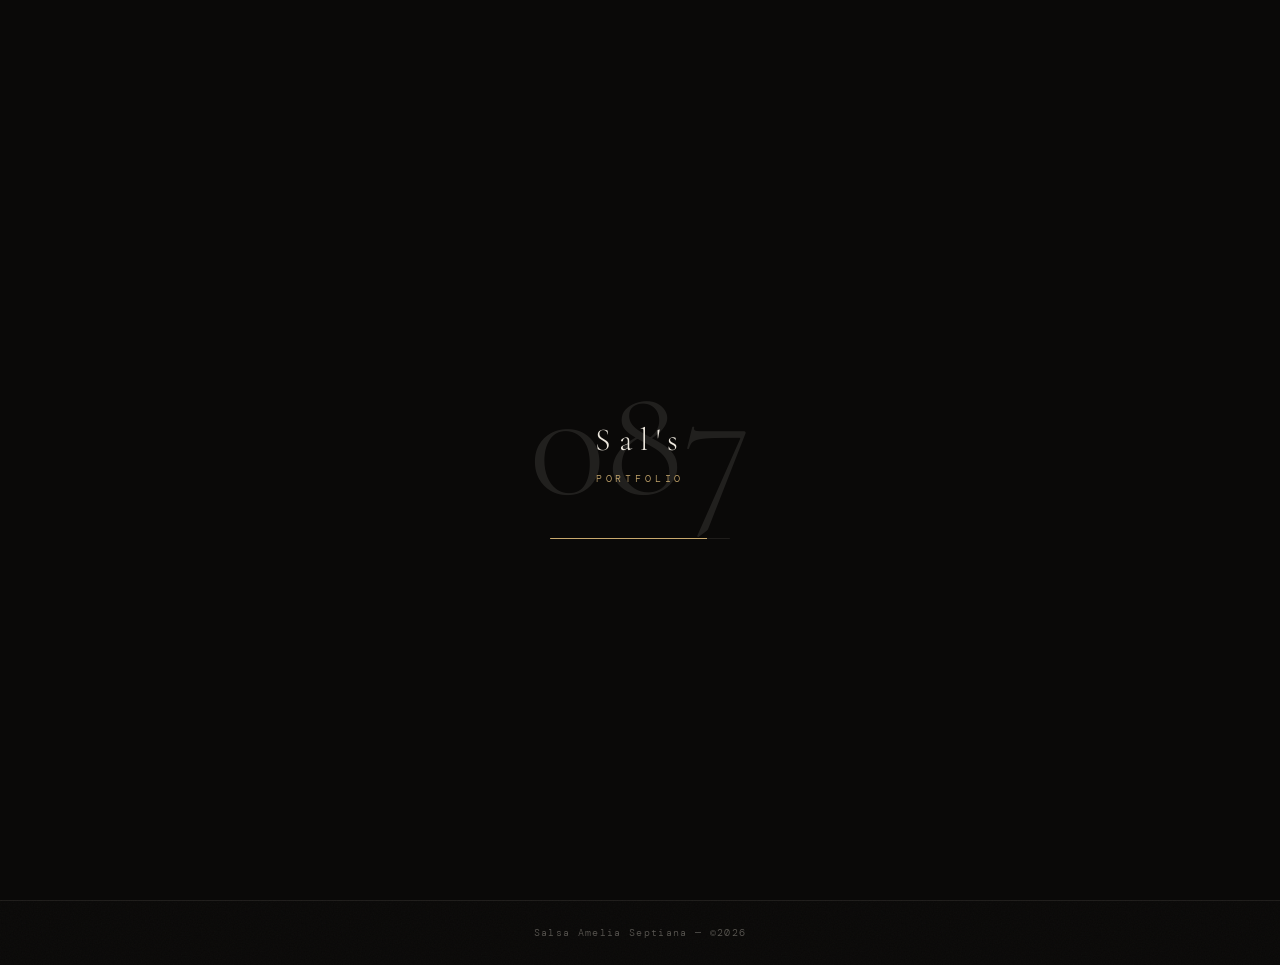
==== index.html @ 02747825 "Add files via upload" ====
<!DOCTYPE html>
<html lang="en" data-theme="dark">
<head>
  <meta charset="UTF-8"/>
  <meta name="viewport" content="width=device-width, initial-scale=1.0"/>

  <!-- SEO UPGRADE -->
  <title>Salsa Amelia Septiana | Telecommunications Engineer & AI Researcher</title>
  <meta name="description" content="Portfolio of Salsa Amelia Septiana — Telecommunications Engineering student at EEPIS, specializing in LTE/5G networks, Edge AI, computer vision, and IoT systems. Currently interning at National Formosa University, Taiwan."/>

  <meta property="og:title" content="Salsa Amelia Septiana | Telecommunications Engineer"/>
  <meta property="og:description" content="Telecommunications Engineering student specializing in LTE/5G, Edge AI with YOLO+DeepSORT, and IoT systems. Research Intern at National Formosa University, Taiwan."/>
  <meta property="og:type" content="website"/>
  <meta property="og:image" content="img/Sals.webp"/>

  <meta name="twitter:card" content="summary_large_image"/>
  <meta name="twitter:title" content="Salsa Amelia Septiana | Telecommunications Engineer"/>
  <meta name="twitter:description" content="Telecommunications Engineering student specializing in LTE/5G, Edge AI, and IoT systems."/>

  <link rel="stylesheet" href="css/style.css"/>

  <!-- Fonts -->
  <link rel="preconnect" href="https://fonts.googleapis.com"/>
  <link rel="preconnect" href="https://fonts.gstatic.com" crossorigin/>
  <link href="https://fonts.googleapis.com/css2?family=Cormorant+Garamond:ital,wght@0,300;0,400;0,600;0,700;1,400;1,600&family=DM+Mono:wght@300;400;500&family=Outfit:wght@200;300;400;500&display=swap" rel="stylesheet"/>
</head>

<body>

  <!-- PRELOADER -->
  <div id="preloader">
    <div class="pl-inner">
      <div class="pl-count" id="pl-count">000</div>
      <div class="pl-name">
        <span class="pl-nm">Sal's</span>
        <span class="pl-sub">PORTFOLIO</span>
      </div>
      <div class="pl-track"><div class="pl-bar" id="pl-bar"></div></div>
    </div>
    <div class="pl-curtain curtain-a" id="curtain-a"></div>
    <div class="pl-curtain curtain-b" id="curtain-b"></div>
  </div>

  <!-- CURSOR -->
  <div id="cur-ring"></div>
  <div id="cur-dot"></div>

  <!-- HEADER -->
  <header class="hdr" id="hdr">
    <div class="hdr-wrap">
      <a href="index.html" class="logo">Sal<span class="logo-em">'s</span> Page</a>

      <nav class="nav-desk">
        <a href="index.html" class="nl active">Home</a>
        <a href="about.html" class="nl">About</a>
        <a href="experiences.html" class="nl">Experiences</a>
        <a href="contact.html" class="nl">Contact</a>
        <button id="th-btn" class="th-btn" aria-label="Toggle theme"><span id="th-ic">☀</span></button>
      </nav>

      <div class="mob-ctrl">
        <button id="th-btn-m" class="th-btn"><span id="th-ic-m">☀</span></button>
        <button id="hbg" class="hbg" aria-label="Menu"><span></span><span></span><span></span></button>
      </div>
    </div>

    <div id="mob-menu" class="mob-menu">
      <a href="index.html" class="mm active">HOME</a>
      <a href="about.html" class="mm">ABOUT</a>
      <a href="experiences.html" class="mm">EXPERIENCES</a>
      <a href="contact.html" class="mm">CONTACT</a>
    </div>
  </header>

  <!-- MAIN -->
  <main class="pg-home">
    <div class="home-glow" aria-hidden="true"></div>

    <div class="hero-grid">

      <!-- LEFT -->
      <div class="hero-text-col">
        <p class="eyebrow fade-up">/ TELECOMMUNICATIONS ENGINEER & AI RESEARCHER</p>

        <div class="hero-name-block">
          <div class="nm-clip"><h1 class="nm fade-up d1">Salsa Amelia</h1></div>
          <div class="nm-clip"><h1 class="nm nm-accent italic fade-up d2">Septiana</h1></div>
        </div>

        <p class="hero-desc fade-up d3">
          Telecommunications Engineering student at EEPIS Surabaya, specializing in
          LTE/5G private networks, Edge AI with YOLO & DeepSORT, and IoT systems.
          Currently a Research Intern at National Formosa University 🇹🇼 — building
          UAV-based traffic monitoring systems on Raspberry Pi 5.
        </p>

        <div class="hero-btns fade-up d4">
          <a href="experiences.html" class="btn-pill">
            <span class="btn-txt">View My Work</span>
            <span class="btn-arr">↗</span>
            <div class="btn-bg"></div>
          </a>

          <a href="contact.html" class="btn-pill">
            <span class="btn-txt">Get In Touch</span>
            <span class="btn-arr">→</span>
            <div class="btn-bg"></div>
          </a>
        </div>

        <div class="status-badge fade-up d5">
          <span class="status-dot"></span>
          <span>Currently in Taiwan 🇹🇼 · Open to opportunities</span>
        </div>
      </div>

      <!-- RIGHT -->
      <div class="hero-photo-col" id="hero-photo">
        <div class="photo-frame">
          <img src="img/Sals.png"
               alt="Salsa Amelia Septiana — Telecommunications Engineering student and AI researcher"
               loading="eager"
               style="width:100%;height:100%;object-fit:cover;">
          <div class="photo-line top-line"></div>
          <div class="photo-line bot-line"></div>
        </div>
        <div class="photo-name-tag">SALSA AMELIA SEPTIANA</div>
      </div>
    </div>

    <!-- TICKER -->
    <div class="ticker-wrap">
      <div class="ticker" id="ticker">
        <span>TELECOMMUNICATIONS ENGINEERING</span><span class="td">◆</span>
        <span>EDGE AI & COMPUTER VISION</span><span class="td">◆</span>
        <span>LTE / 5G PRIVATE NETWORKS</span><span class="td">◆</span>
        <span>IoT & EMBEDDED SYSTEMS</span><span class="td">◆</span>
      </div>
    </div>
  </main>

  <!-- FOOTER -->
  <footer class="ftr">
    <p class="ftr-txt">Salsa Amelia Septiana — ©<span id="yr"></span></p>
  </footer>

  <!-- JS -->
  <script src="js/main.js"></script>

</body>
</html>
---- css/style.css ----
/* ================================================================
   SALSA'S PAGE — Gold Edition (Updated)
   Palette : Near-black + Warm Gold + Ivory
   Fonts   : Cormorant Garamond + DM Mono + Outfit
================================================================ */

/* ── VARIABLES ── */
:root {
  --bg:       #0a0908;
  --bg2:      #111009;
  --fg:       #ede8de;
  --fg2:      #b5b0a5;
  --accent:   #c8a96e;
  --accent-h: #e0c088;
  --muted:    #5a5752;
  --line:     rgba(237,232,222,.09);
  --card:     rgba(237,232,222,.04);
  --card-bd:  rgba(237,232,222,.1);
  --win-bg:   #131210;
  --win-bd:   rgba(200,169,110,.2);
  --dot-r:#ff5f57;--dot-y:#febc2e;--dot-g:#28c840;
  --amber:    #c8a96e;
  --blue:     #7a9ec8;
}
[data-theme="light"] {
  --bg:       #f0ede6;
  --bg2:      #e8e4dc;
  --fg:       #16130e;
  --fg2:      #3a3630;
  --accent:   #b8924a;
  --accent-h: #9a7a3d;
  --muted:    #7a7570;
  --line:     rgba(22,19,14,.1);
  --card:     rgba(22,19,14,.04);
  --card-bd:  rgba(22,19,14,.1);
  --win-bg:   #e8e4dc;
  --win-bd:   rgba(184,146,74,.25);
  --blue:     #4a7aaa;
}

/* ── RESET ── */
*,*::before,*::after{box-sizing:border-box;margin:0;padding:0}
html{scroll-behavior:smooth}
body{
  background:var(--bg);color:var(--fg);
  font-family:'Outfit',sans-serif;font-weight:300;
  line-height:1.7;overflow-x:hidden;cursor:none;
  transition:background .5s,color .3s;
}
@media(pointer:coarse){body{cursor:auto}}
a{text-decoration:none;color:inherit}
ul{list-style:none}
::selection{background:var(--accent);color:var(--bg)}
::-webkit-scrollbar{width:3px}
::-webkit-scrollbar-thumb{background:var(--accent);border-radius:2px}

/* Grain */
body::after{
  content:'';position:fixed;inset:-50%;width:200%;height:200%;
  background-image:url("data:image/svg+xml,%3Csvg xmlns='http://www.w3.org/2000/svg' width='300' height='300'%3E%3Cfilter id='n'%3E%3CfeTurbulence type='fractalNoise' baseFrequency='0.75' numOctaves='4' stitchTiles='stitch'/%3E%3C/filter%3E%3Crect width='300' height='300' filter='url(%23n)' opacity='1'/%3E%3C/svg%3E");
  pointer-events:none;opacity:0.03;z-index:8000;
  animation:grain 8s steps(10) infinite;
}
@keyframes grain{
  0%,100%{transform:translate(0,0)}10%{transform:translate(-4%,-8%)}
  20%{transform:translate(-12%,4%)}30%{transform:translate(6%,-20%)}
  40%{transform:translate(-4%,20%)}50%{transform:translate(-12%,8%)}
  60%{transform:translate(12%,0)}70%{transform:translate(0,12%)}
  80%{transform:translate(2%,28%)}90%{transform:translate(-8%,8%)}
}

/* ================================================================
   PRELOADER
================================================================ */
#preloader{
  position:fixed;inset:0;z-index:99999;
  background:var(--bg);
  display:flex;align-items:center;justify-content:center;
  transition:opacity .4s;
}
#preloader.gone{opacity:0;pointer-events:none}
.pl-inner{position:relative;z-index:1;display:flex;flex-direction:column;align-items:center;gap:16px}
.pl-count{
  font-family:'Cormorant Garamond',serif;
  font-size:clamp(5rem,18vw,10rem);
  font-weight:300;color:var(--fg);opacity:.1;line-height:1;user-select:none;
}
.pl-name{
  position:absolute;inset:0;
  display:flex;flex-direction:column;align-items:center;justify-content:center;
}
.pl-nm{
  font-family:'Cormorant Garamond',serif;
  font-size:2rem;font-weight:300;letter-spacing:.25em;color:var(--fg);
}
.pl-sub{
  font-family:'DM Mono',monospace;
  font-size:.6rem;letter-spacing:.4em;color:var(--accent);margin-top:4px;
}
.pl-track{width:180px;height:1px;background:var(--line);border-radius:1px;overflow:hidden}
.pl-bar{height:100%;background:var(--accent);width:0%;transition:width .05s linear}
.pl-curtain{position:absolute;inset:0;z-index:2;transform:scaleY(0);transform-origin:bottom}
.curtain-a{background:var(--accent)}
.curtain-b{background:var(--bg);z-index:3}
.curtain-a.rise,.curtain-b.rise{animation:curtRise .5s cubic-bezier(.76,0,.24,1) forwards}
.curtain-b.rise{animation-delay:.15s}
@keyframes curtRise{to{transform:scaleY(1)}}

/* ================================================================
   CURSOR
================================================================ */
#cur-ring,#cur-dot{
  position:fixed;top:0;left:0;pointer-events:none;
  border-radius:50%;z-index:99997;
  transform:translate(-50%,-50%);transition:opacity .2s;
}
#cur-ring{
  width:32px;height:32px;
  border:1.5px solid var(--fg);opacity:.3;
  transition:width .2s,height .2s,border-color .2s,opacity .2s;
}
#cur-dot{width:5px;height:5px;background:var(--fg)}
#cur-ring.ptr{width:46px;height:46px;border-color:var(--accent);opacity:.9}
#cur-dot.ptr{opacity:0}
@media(pointer:coarse){#cur-ring,#cur-dot{display:none}}

/* ================================================================
   HEADER
================================================================ */
.hdr{
  position:fixed;top:0;left:0;right:0;z-index:500;
  border-bottom:1px solid transparent;
  transition:background .45s,border-color .4s,backdrop-filter .45s;
}
.hdr.scrolled{
  background:rgba(10,9,8,.9);
  backdrop-filter:blur(20px);-webkit-backdrop-filter:blur(20px);
  border-bottom-color:var(--line);
}
[data-theme="light"] .hdr.scrolled{background:rgba(240,237,230,.9)}
.hdr-wrap{
  max-width:1280px;margin:0 auto;padding:0 48px;
  height:64px;display:flex;align-items:center;justify-content:space-between;
}
@media(max-width:768px){.hdr-wrap{padding:0 20px}}

.logo{
  font-family:'Cormorant Garamond',serif;
  font-size:1.25rem;font-weight:300;letter-spacing:.12em;color:var(--fg);
  transition:color .3s;
}
.logo-em{color:var(--accent)}
.logo:hover{color:var(--accent)}

.nav-desk{display:flex;align-items:center;gap:2px}
@media(max-width:768px){.nav-desk{display:none}}
.nl{
  font-family:'DM Mono',monospace;
  font-size:.6rem;letter-spacing:.1em;text-transform:uppercase;
  color:var(--muted);padding:7px 16px;border-radius:100px;
  border:1px solid transparent;
  transition:color .3s,background .3s,border-color .3s;
}
.nl:hover{color:var(--fg)}
.nl.active{
  color:var(--accent);
  background:rgba(200,169,110,.08);
  border-color:rgba(200,169,110,.2);
}
.th-btn{
  width:34px;height:34px;border-radius:50%;
  background:var(--card);border:1px solid var(--card-bd);
  color:var(--fg);font-size:.8rem;cursor:none;
  display:flex;align-items:center;justify-content:center;
  margin-left:8px;transition:border-color .3s,transform .2s;
}
.th-btn:hover{border-color:var(--accent);transform:scale(1.1)}

.mob-ctrl{display:none;align-items:center;gap:8px}
@media(max-width:768px){.mob-ctrl{display:flex}}
.hbg{
  width:34px;height:34px;border-radius:50%;
  background:var(--card);border:1px solid var(--card-bd);
  cursor:none;display:flex;flex-direction:column;
  align-items:center;justify-content:center;gap:5px;
}
.hbg span{display:block;width:14px;height:1.5px;background:var(--fg);transition:transform .3s,opacity .3s}
.hbg.open span:nth-child(1){transform:translateY(6.5px) rotate(45deg)}
.hbg.open span:nth-child(2){opacity:0}
.hbg.open span:nth-child(3){transform:translateY(-6.5px) rotate(-45deg)}

.mob-menu{
  display:none;flex-direction:column;
  background:var(--bg);border-bottom:1px solid var(--line);
}
.mob-menu.open{display:flex}
.mm{
  font-family:'DM Mono',monospace;font-size:.6rem;letter-spacing:.1em;
  color:var(--muted);padding:16px 20px;border-bottom:1px solid var(--line);
  transition:color .3s,background .3s;
}
.mm:last-child{border-bottom:none}
.mm.active{color:var(--accent);background:rgba(200,169,110,.05)}
.mm:hover{color:var(--fg)}

/* ================================================================
   FOOTER
================================================================ */
.ftr{padding:24px 48px;border-top:1px solid var(--line);text-align:center}
@media(max-width:768px){.ftr{padding:24px 20px}}
.ftr-txt{font-family:'DM Mono',monospace;font-size:.6rem;letter-spacing:.14em;color:var(--muted)}

/* ================================================================
   HOME PAGE — Side-by-side layout
================================================================ */
.pg-home{
  min-height:100vh;position:relative;
  display:flex;flex-direction:column;overflow:hidden;
}
.home-glow{
  position:absolute;inset:0;pointer-events:none;
  background:
    radial-gradient(ellipse 55% 50% at 25% 55%, rgba(200,169,110,.07) 0%, transparent 70%),
    radial-gradient(ellipse 35% 45% at 75% 35%, rgba(200,169,110,.04) 0%, transparent 70%);
}

/* Floating coords */
.coord{
  position:absolute;
  font-family:'DM Mono',monospace;
  font-size:.55rem;letter-spacing:.2em;color:var(--muted);z-index:2;
}
.coord-tl{top:76px;left:52px}
.coord-tr{top:76px;right:52px}
.coord-bl{bottom:56px;left:52px}
@media(max-width:768px){.coord{display:none}}

/* Hero grid */
.hero-grid{
  flex:1;display:grid;
  grid-template-columns:1fr 1.2fr;
  align-items:center;
  max-width:1280px;margin:0 auto;
  padding:88px 48px 60px;
  gap:56px;
  position:relative;z-index:5;
}
@media(max-width:960px){
  .hero-grid{
    grid-template-columns:1fr;
    padding:88px 20px 48px;
    gap:32px;text-align:center;
  }
}

/* Photo column */
.hero-photo-col{display:flex;flex-direction:column;align-items:center}

.photo-frame{
  width:100%;max-width:360px;
  aspect-ratio:4/5;
  background:var(--card);border:1px solid var(--card-bd);
  position:relative;overflow:hidden;
  display:flex;align-items:center;justify-content:center;
}
.photo-frame img{width:100%;height:100%;object-fit:cover;display:block}
.photo-ph{display:flex;flex-direction:column;align-items:center;gap:10px}
.ph-init{
  font-family:'Cormorant Garamond',serif;
  font-size:3.5rem;font-weight:300;color:var(--accent);opacity:.4;
}
.ph-lbl{font-family:'DM Mono',monospace;font-size:.5rem;letter-spacing:.25em;color:var(--muted)}
.photo-line{position:absolute;left:0;right:0;height:2px;background:linear-gradient(90deg,transparent,var(--accent),transparent)}
.top-line{top:0}.bot-line{bottom:0}

.photo-name-tag{
  width:100%;max-width:360px;
  background:var(--accent);
  font-family:'DM Mono',monospace;
  font-size:.55rem;letter-spacing:.18em;
  color:var(--bg);padding:10px 16px;text-align:center;font-weight:500;
}

/* Text column */
.hero-text-col{display:flex;flex-direction:column;gap:0;align-items:flex-start}
@media(max-width:960px){.hero-text-col{align-items:center}}

.eyebrow{
  font-family:'DM Mono',monospace;
  font-size:.6rem;letter-spacing:.25em;color:var(--accent);margin-bottom:18px;
}

.hero-name-block{margin-bottom:24px}
.nm-clip{overflow:hidden}
.nm{
  font-family:'Cormorant Garamond',serif;
  font-size:clamp(2.8rem,7vw,6rem);
  font-weight:300;line-height:1.05;color:var(--fg);display:block;
}
.nm-accent{color:var(--accent)}.italic{font-style:italic}

.hero-desc{
  font-size:.95rem;line-height:1.8;color:var(--fg2);
  max-width:460px;margin-bottom:36px;
}

.hero-btns{display:flex;align-items:center;gap:20px;margin-bottom:44px;flex-wrap:wrap}
@media(max-width:960px){.hero-btns{justify-content:center}}

/* HEAR ME pill button */
.btn-pill{
  display:inline-flex;align-items:center;gap:12px;
  padding:14px 32px;border-radius:100px;
  border:1.5px solid var(--accent);color:var(--fg);
  position:relative;overflow:hidden;
  transition:transform .25s,box-shadow .3s;
}
.btn-pill:hover{transform:scale(1.05);box-shadow:0 8px 32px rgba(200,169,110,.2)}
.btn-txt{
  font-family:'DM Mono',monospace;font-size:.65rem;letter-spacing:.2em;
  position:relative;z-index:1;transition:color .4s;
}
.btn-arr{
  font-size:1rem;position:relative;z-index:1;
  color:var(--accent);transition:color .4s,transform .3s;
}
.btn-bg{
  position:absolute;inset:0;border-radius:100px;
  background:var(--accent);transform:scaleX(0);transform-origin:left;
  transition:transform .4s cubic-bezier(.4,0,.2,1);
}
.btn-pill:hover .btn-bg{transform:scaleX(1)}
.btn-pill:hover .btn-txt{color:var(--bg)}
.btn-pill:hover .btn-arr{color:var(--bg);transform:translate(3px,-3px)}

.btn-ghost{
  font-family:'DM Mono',monospace;font-size:.6rem;letter-spacing:.18em;
  color:var(--muted);border-bottom:1px solid var(--muted);
  padding:4px 0;transition:color .3s,border-color .3s;
}
.btn-ghost:hover{color:var(--fg);border-color:var(--fg)}

/* Stats */
.hero-stats{display:flex;align-items:center;gap:24px}
@media(max-width:960px){.hero-stats{justify-content:center}}
.stat{display:flex;flex-direction:column;align-items:center;gap:2px}
.stat-n{font-family:'Cormorant Garamond',serif;font-size:1.6rem;font-weight:300;color:var(--fg);line-height:1}
.stat-l{font-family:'DM Mono',monospace;font-size:.5rem;letter-spacing:.14em;color:var(--muted)}
.stat-sep{width:1px;height:30px;background:var(--line)}

/* Ticker */
.ticker-wrap{
  background:var(--accent);overflow:hidden;height:36px;
  display:flex;align-items:center;position:relative;z-index:5;
}
.ticker{
  display:flex;gap:28px;white-space:nowrap;
  font-family:'DM Mono',monospace;font-size:.55rem;
  letter-spacing:.18em;color:var(--bg);font-weight:500;
  animation:ticker 24s linear infinite;
}
.td{opacity:.5;font-size:.4rem}
@keyframes ticker{from{transform:translateX(0)}to{transform:translateX(-50%)}}

/* Home entry animations */
.fade-up{opacity:0;transform:translateY(28px);animation:fadeUp .8s cubic-bezier(.4,0,.2,1) both}
.d1{animation-delay:1.35s}.d2{animation-delay:1.5s}.d3{animation-delay:1.65s}
.d4{animation-delay:1.8s}.d5{animation-delay:1.95s}
@keyframes fadeUp{from{opacity:0;transform:translateY(28px)}to{opacity:1;transform:none}}

/* ================================================================
   INNER PAGES
================================================================ */
.pg-inner{padding-top:80px;padding-bottom:96px;min-height:100vh}
.wrap{max-width:1200px;margin:0 auto;padding:0 48px}
@media(max-width:768px){.wrap{padding:0 20px}}

.pg-title{
  display:flex;align-items:flex-end;gap:16px;
  padding:48px 0 14px;
}
.pg-num{
  font-family:'Cormorant Garamond',serif;
  font-size:clamp(4rem,10vw,8rem);font-weight:300;
  color:var(--accent);opacity:.12;line-height:1;user-select:none;
}
.pg-h1{
  font-family:'Cormorant Garamond',serif;
  font-size:clamp(2.2rem,6vw,5rem);
  font-weight:300;line-height:1.05;color:var(--fg);padding-bottom:6px;
}
.pg-h1 em{font-style:italic;color:var(--accent)}
.divider{height:1px;background:var(--line)}

/* Sections */
.sec{padding:44px 0 8px}
.sec-label{
  font-family:'DM Mono',monospace;
  font-size:.6rem;letter-spacing:.28em;color:var(--accent);
  display:block;margin-bottom:20px;
}
.win-hint-txt{
  font-family:'DM Mono',monospace;
  font-size:.57rem;letter-spacing:.1em;color:var(--muted);
  margin-bottom:20px;margin-top:-10px;display:block;
}

/* Bio */
.bio-grid{display:grid;grid-template-columns:1fr 1fr;gap:32px}
@media(max-width:700px){.bio-grid{grid-template-columns:1fr}}
.bio-p{font-size:.95rem;line-height:1.85;color:var(--fg2)}
.bio-p.dim{color:var(--muted)}

/* Education */
.edu-stack{display:flex;flex-direction:column;gap:16px}
.edu-card{
  background:var(--card);border:1px solid var(--card-bd);
  border-radius:10px;padding:24px 28px;
  transition:border-color .3s,transform .3s;
}
.edu-card:hover{border-color:var(--accent);transform:translateX(4px)}
.edu-top{display:flex;justify-content:space-between;align-items:flex-start;gap:16px;flex-wrap:wrap;margin-bottom:14px}
.edu-school-1{font-family:'Cormorant Garamond',serif;font-size:1.1rem;font-weight:600;color:var(--fg);margin-bottom:4px}
.edu-school-2{font-family:'Times New Roman',serif;font-size:1rem;font-weight:600;color:var(--fg);margin-bottom:4px}
.edu-meta{font-family:'DM Mono',monospace;font-size:.6rem;color:var(--fg2)}
.edu-courses{padding-top:14px;border-top:1px solid var(--line)}
.course-lbl{font-family:'DM Mono',monospace;font-size:.55rem;letter-spacing:.18em;color:var(--muted);display:block;margin-bottom:10px}

/* Badges */
.badge{
  display:inline-block;padding:4px 12px;border-radius:100px;
  font-family:'DM Mono',monospace;
  font-size:.58rem;letter-spacing:.04em;
  background:var(--card);border:1px solid var(--card-bd);color:var(--fg2);
  transition:border-color .25s,color .25s;
}
.badge:hover{border-color:var(--accent);color:var(--accent)}
.badge-accent{background:rgba(200,169,110,.1);border-color:rgba(200,169,110,.3);color:var(--accent)}
.badge-row{display:flex;flex-wrap:wrap;gap:6px}
.badge-row.wrap{flex-wrap:wrap}

/* ── OS Windows (About Skills) — Clickable ── */
.win-grid{display:grid;grid-template-columns:repeat(3,1fr);gap:14px}
@media(max-width:900px){.win-grid{grid-template-columns:1fr 1fr}}
@media(max-width:560px){.win-grid{grid-template-columns:1fr}}

.os-win{
  background:var(--win-bg);border:1px solid var(--win-bd);
  border-radius:10px;overflow:hidden;
  cursor:none;
  transition:border-color .3s,box-shadow .3s,transform .3s;
}
.os-win:hover{
  border-color:var(--accent);
  box-shadow:0 8px 28px rgba(200,169,110,.1);
  transform:translateY(-3px);
}
.os-win.active{
  border-color:var(--accent);
  box-shadow:0 0 0 2px var(--accent),0 12px 40px rgba(200,169,110,.15);
  transform:none;
}
.os-bar{
  background:var(--bg2);border-bottom:1px solid var(--win-bd);
  padding:10px 14px;display:flex;align-items:center;gap:7px;
}
.os-dots{display:flex;gap:6px}
.od{width:11px;height:11px;border-radius:50%;flex-shrink:0}
.od-r{background:var(--dot-r)}.od-y{background:var(--dot-y)}.od-g{background:var(--dot-g)}
.os-title{font-family:'DM Mono',monospace;font-size:.6rem;color:var(--muted);margin-left:6px;flex:1}
.win-expand-ic{
  color:var(--accent);opacity:.6;font-size:.85rem;
  transition:opacity .2s,transform .2s;
}
.os-win:hover .win-expand-ic{opacity:1;transform:rotate(45deg)}
.os-win.active .win-expand-ic{opacity:1;transform:rotate(45deg)}

.os-body{padding:16px}

.sk-list{display:flex;flex-direction:column;gap:8px}
.sk-list li{
  font-family:'DM Mono',monospace;font-size:.65rem;color:var(--fg2);
  display:flex;align-items:center;gap:10px;
}
.sk-dot{width:5px;height:5px;border-radius:50%;background:var(--accent);flex-shrink:0}
.sk-list.terminal li{display:flex;align-items:center;gap:8px}
.prompt{color:var(--accent);font-size:.7rem}

/* Expanded detail */
.win-detail{
  display:none;margin-top:14px;padding-top:14px;
  border-top:1px solid var(--line);
}
.os-win.active .win-detail{display:block}
.detail-list{display:flex;flex-direction:column;gap:12px}
.detail-item{display:flex;flex-direction:column;gap:3px}
.dt{font-family:'Cormorant Garamond',serif;font-size:.95rem;font-weight:600;color:var(--fg)}
.dd{font-size:.8rem;line-height:1.6;color:var(--fg2)}

/* Languages */
.lang-stack{display:flex;flex-direction:column;gap:16px;max-width:560px}
.lang-row{
  background:var(--card);border:1px solid var(--card-bd);
  border-radius:10px;padding:20px;
}
.lang-top{display:flex;justify-content:space-between;align-items:center;margin-bottom:12px}
.lang-name{font-family:'Cormorant Garamond',serif;font-size:1.1rem;color:var(--fg)}
.lang-bg{height:2px;background:var(--line);border-radius:2px;overflow:hidden}
.lang-fill{height:100%;background:var(--accent);width:0%;transition:width 1.2s cubic-bezier(.4,0,.2,1) .3s}

/* ================================================================
   EXPERIENCES PAGE
================================================================ */
.exp-hint{
  font-family:'DM Mono',monospace;font-size:.6rem;letter-spacing:.1em;color:var(--muted);
  padding:10px 0 0;
}

.exp-sec{padding:40px 0 8px}
.exp-sec-hd{display:flex;align-items:center;gap:12px;margin-bottom:16px}
.exp-sec-lbl{font-family:'DM Mono',monospace;font-size:.6rem;letter-spacing:.2em;color:var(--accent)}
.scroll-arr{color:var(--muted);animation:arrBounce 1.8s ease-in-out infinite}
@keyframes arrBounce{0%,100%{transform:translateX(0)}50%{transform:translateX(8px)}}

/* Horizontal scroll */
.hscroll{
  display:flex;gap:14px;overflow-x:auto;
  padding-bottom:10px;padding-top:4px;
  scroll-snap-type:x mandatory;
  -webkit-overflow-scrolling:touch;
  scrollbar-width:none;
}
.hscroll::-webkit-scrollbar{display:none}

/* Progress bar */
.hprogress{height:2px;background:var(--line);border-radius:2px;margin-top:8px;overflow:hidden}
.hprogress-fill{height:100%;background:var(--accent);width:25%;border-radius:2px;transition:width .1s}

/* Experience window cards */
.exp-win{
  flex-shrink:0;width:min(80vw,280px);
  background:var(--win-bg);border:1px solid var(--win-bd);
  border-radius:10px;overflow:hidden;
  scroll-snap-align:start;cursor:none;
  transition:border-color .3s,box-shadow .3s,transform .3s;
}
.exp-win:hover{
  border-color:var(--accent);
  box-shadow:0 8px 28px rgba(200,169,110,.12);
  transform:translateY(-4px);
}
.exp-win.active{
  border-color:var(--accent);
  box-shadow:0 0 0 2px var(--accent),0 12px 36px rgba(200,169,110,.15);
  transform:translateY(-4px);
}
.exp-win-bar{
  background:var(--bg2);border-bottom:1px solid var(--win-bd);
  padding:9px 13px;display:flex;align-items:center;gap:7px;
}
.exp-win-body{padding:17px;display:flex;flex-direction:column;gap:3px}

.etag{
  display:inline-block;padding:2px 10px;border-radius:100px;
  font-family:'DM Mono',monospace;font-size:.55rem;letter-spacing:.06em;
  margin-bottom:4px;
}
.tag-accent{background:rgba(200,169,110,.12);border:1px solid rgba(200,169,110,.3);color:var(--accent)}
.tag-gold{background:rgba(200,169,110,.08);border:1px solid rgba(200,169,110,.2);color:var(--accent)}
.tag-blue{background:rgba(122,158,200,.1);border:1px solid rgba(122,158,200,.28);color:var(--blue)}

.eperiod{font-family:'DM Mono',monospace;font-size:.55rem;color:var(--muted)}
.etitle{font-family:'Cormorant Garamond',serif;font-size:1rem;font-weight:600;color:var(--fg);line-height:1.3;margin-top:4px}
.eorg{font-family:'DM Mono',monospace;font-size:.6rem;color:var(--accent);opacity:.85}
.eloc{font-family:'DM Mono',monospace;font-size:.55rem;color:var(--muted);margin-bottom:6px}
.e-rule{height:1px;background:var(--line);margin:7px 0}
.e-bullets{display:flex;flex-direction:column;gap:6px;flex:1}
.e-bullets li{font-size:.78rem;line-height:1.55;color:var(--fg2);display:flex;gap:8px}
.e-bullets li::before{content:'';width:3px;height:3px;border-radius:50%;background:var(--accent);flex-shrink:0;margin-top:8px}
.e-click-hint{
  margin-top:9px;
  font-family:'DM Mono',monospace;font-size:.55rem;letter-spacing:.1em;
  color:var(--accent);opacity:.65;transition:opacity .2s;
}
.exp-win:hover .e-click-hint{opacity:1}

/* Swipe hint */
.swipe-hint{
  font-family:'DM Mono',monospace;font-size:.58rem;
  letter-spacing:.18em;color:var(--muted);text-align:center;
  margin-top:20px;
}

/* ── Experience Modal ── */
.exp-overlay{
  position:fixed;inset:0;z-index:9100;
  background:rgba(10,9,8,.78);
  backdrop-filter:blur(10px);
  display:none;align-items:center;justify-content:center;padding:20px;
}
.exp-overlay.open{display:flex}
.exp-modal{
  background:var(--win-bg);
  border:1px solid var(--accent);
  border-radius:12px;
  width:100%;max-width:580px;max-height:88vh;overflow-y:auto;
  padding:28px;position:relative;
  animation:modalIn .3s cubic-bezier(.34,1.2,.64,1);
}
@keyframes modalIn{from{opacity:0;transform:scale(.94) translateY(14px)}to{opacity:1;transform:none}}
.exp-close{
  display:flex;align-items:center;gap:8px;
  font-family:'DM Mono',monospace;font-size:.6rem;letter-spacing:.1em;
  color:var(--muted);background:var(--card);
  border:1px solid var(--line);border-radius:4px;
  padding:6px 14px;cursor:none;margin-bottom:22px;
  transition:color .2s,border-color .2s;
}
.exp-close:hover{color:var(--accent);border-color:var(--accent)}

/* Modal content styles */
.modal-hd{display:flex;align-items:center;gap:12px;flex-wrap:wrap;margin-bottom:10px}
.modal-tag{
  display:inline-block;padding:3px 12px;border-radius:100px;
  font-family:'DM Mono',monospace;font-size:.57rem;letter-spacing:.07em;
}
.modal-period{font-family:'DM Mono',monospace;font-size:.6rem;color:var(--muted)}
.modal-title{
  font-family:'Cormorant Garamond',serif;
  font-size:1.5rem;font-weight:600;color:var(--fg);line-height:1.2;margin-bottom:4px;
}
.modal-org{font-family:'DM Mono',monospace;font-size:.62rem;color:var(--accent);margin-bottom:2px}
.modal-role{font-family:'DM Mono',monospace;font-size:.6rem;color:var(--muted)}
.modal-rule{height:1px;background:var(--line);margin:18px 0}
.modal-sh{
  font-family:'DM Mono',monospace;font-size:.58rem;letter-spacing:.18em;color:var(--muted);
  margin-bottom:10px;margin-top:18px;
}
.modal-list{display:flex;flex-direction:column;gap:10px;margin-bottom:6px}
.modal-list li{font-size:.88rem;line-height:1.7;color:var(--fg2);display:flex;gap:10px}
.modal-list li::before{content:'◆';font-size:.45rem;color:var(--accent);flex-shrink:0;margin-top:6px}
.modal-desc{font-size:.88rem;line-height:1.75;color:var(--fg2)}
.modal-desc strong{color:var(--accent)}

/* ================================================================
   CONTACT PAGE
================================================================ */
.contact-intro{font-size:.95rem;line-height:1.8;color:var(--fg2);max-width:500px;padding:28px 0 14px}
.contact-loc{
  font-family:'DM Mono',monospace;font-size:.6rem;letter-spacing:.15em;color:var(--muted);
  margin-bottom:44px;
}
.contact-cards{display:grid;grid-template-columns:repeat(3,1fr);gap:16px}
@media(max-width:900px){.contact-cards{grid-template-columns:1fr 1fr}}
@media(max-width:560px){.contact-cards{grid-template-columns:1fr}}

.contact-card{
  background:var(--card);border:1px solid var(--card-bd);
  border-radius:14px;padding:24px;display:block;
  position:relative;overflow:hidden;
  transition:border-color .3s,transform .3s,box-shadow .3s;
}
.contact-card:hover{
  border-color:var(--accent);
  transform:translateY(-6px);
  box-shadow:0 16px 48px rgba(200,169,110,.08);
}
.cc-top{display:flex;justify-content:space-between;align-items:flex-start;margin-bottom:18px}
.cc-icon{
  width:42px;height:42px;border-radius:10px;
  background:rgba(200,169,110,.1);border:1px solid rgba(200,169,110,.2);
  display:flex;align-items:center;justify-content:center;color:var(--accent);
}
.cc-arrow{
  width:30px;height:30px;border-radius:50%;
  background:var(--accent);display:flex;align-items:center;justify-content:center;
  color:var(--bg);font-size:.9rem;
  opacity:0;transition:opacity .3s,transform .3s;
}
.contact-card:hover .cc-arrow{opacity:1;transform:translateX(2px)}
.cc-label{font-family:'DM Mono',monospace;font-size:.55rem;letter-spacing:.2em;color:var(--muted);margin-bottom:6px}
.cc-val{font-family:'Cormorant Garamond',serif;font-size:1rem;font-weight:600;color:var(--fg);margin-bottom:8px;word-break:break-all}
.cc-desc{font-size:.8rem;line-height:1.6;color:var(--muted)}
.cc-bar{
  position:absolute;bottom:0;left:0;right:0;height:2px;
  background:var(--accent);transform:scaleX(0);transform-origin:left;
  transition:transform .4s cubic-bezier(.4,0,.2,1);
  border-radius:0 0 14px 14px;
}
.contact-card:hover .cc-bar{transform:scaleX(1)}

.closing{text-align:center;padding:40px 0}
.closing-q{font-family:'Cormorant Garamond',serif;font-style:italic;font-size:clamp(1.2rem,3vw,1.8rem);color:var(--fg2);margin-bottom:12px}
.closing-n{font-family:'DM Mono',monospace;font-size:.6rem;letter-spacing:.2em;color:var(--muted)}

/* ── Modal image gallery ── */
.modal-imgs {
  display: grid;
  grid-template-columns: 1fr 1fr;
  gap: 10px;
  margin-bottom: 4px;
}
@media(max-width: 500px) { .modal-imgs { grid-template-columns: 1fr; } }

.modal-img-card {
  border-radius: 8px;
  overflow: hidden;
  border: 1px solid var(--card-bd);
  aspect-ratio: 16/10;
  position: relative;
  background: var(--card);
  cursor: none;
  transition: border-color .3s, transform .3s;
}
.modal-img-card:hover { border-color: var(--accent); transform: scale(1.02); }

.modal-img {
  width: 100%; height: 100%;
  object-fit: cover; display: block;
  transition: transform .4s ease;
}
.modal-img-card:hover .modal-img { transform: scale(1.05); }

/* Placeholder shown when no image yet */
.modal-img-ph {
  width: 100%; height: 100%;
  display: flex; flex-direction: column;
  align-items: center; justify-content: center;
  gap: 8px; padding: 12px; text-align: center;
}
.mph-icon { font-size: 1.5rem; opacity: .4; }
.mph-txt {
  font-family: 'DM Mono', monospace;
  font-size: .55rem; letter-spacing: .06em;
  color: var(--muted); line-height: 1.6;
}
.mph-txt code {
  display: block; margin-top: 2px;
  color: var(--accent); opacity: .8;
  font-size: .58rem;
}

/* Lightbox on click */
.modal-img-card.has-img { cursor: zoom-in; }
.lightbox-overlay {
  position: fixed; inset: 0; z-index: 9999;
  background: rgba(0,0,0,.92);
  display: none; align-items: center; justify-content: center;
  padding: 20px;
}
.lightbox-overlay.open { display: flex; }
.lightbox-img {
  max-width: 92vw; max-height: 88vh;
  border-radius: 8px; object-fit: contain;
  box-shadow: 0 0 80px rgba(0,0,0,.6);
  animation: lbIn .25s ease;
}
@keyframes lbIn { from { opacity:0; transform:scale(.92) } to { opacity:1; transform:none } }
.lightbox-close {
  position: absolute; top: 20px; right: 24px;
  font-family: 'DM Mono', monospace;
  font-size: .65rem; letter-spacing: .1em;
  color: rgba(255,255,255,.6); background: rgba(255,255,255,.08);
  border: 1px solid rgba(255,255,255,.15); border-radius: 4px;
  padding: 5px 14px; cursor: none;
  transition: color .2s, border-color .2s;
}
.lightbox-close:hover { color: #fff; border-color: rgba(255,255,255,.4); }

/* ================================================================
   SCROLL REVEAL
================================================================ */
.reveal{
  opacity:0;transform:translateY(32px);
  transition:opacity .7s cubic-bezier(.4,0,.2,1),transform .7s cubic-bezier(.4,0,.2,1);
}
.reveal.in{opacity:1;transform:none}

/* ============================================================
   ADDITIONS — portfolio optimization patch
   ============================================================ */

/* Status badge (hero) */
.status-badge {
  display: inline-flex;
  align-items: center;
  gap: 8px;
  margin-top: 20px;
  font-family: var(--f-mono, 'DM Mono', monospace);
  font-size: .72rem;
  color: var(--clr-dim, #888);
  letter-spacing: .05em;
}
.status-dot {
  width: 8px; height: 8px;
  background: #4ade80;
  border-radius: 50%;
  animation: pulse-green 2s ease-in-out infinite;
  flex-shrink: 0;
}
@keyframes pulse-green {
  0%, 100% { opacity: 1; transform: scale(1); }
  50% { opacity: .5; transform: scale(1.4); }
}

/* Ghost button variant */
.btn-pill-ghost {
  background: transparent !important;
  border: 1px solid var(--clr-border, rgba(255,255,255,.15)) !important;
  margin-left: 10px;
}
.btn-pill-ghost .btn-bg {
  background: transparent !important;
}

/* Hero buttons row spacing */
.hero-btns {
  display: flex;
  flex-wrap: wrap;
  gap: 10px;
  align-items: center;
}

/* Taiwan tag */
.tag-taiwan {
  background: linear-gradient(135deg, #c00016 0%, #3a6fc7 100%);
  color: #fff !important;
  border-color: transparent !important;
}

/* Featured experience card */
.exp-win-featured {
  border-color: var(--clr-accent, #c9a96e) !important;
  box-shadow: 0 0 0 1px var(--clr-accent, #c9a96e), 0 8px 32px rgba(201,169,110,.12);
}

/* Tech badge */
.badge-tech {
  background: rgba(201,169,110,.12) !important;
  color: var(--clr-accent, #c9a96e) !important;
  border: 1px solid rgba(201,169,110,.3) !important;
  font-family: var(--f-mono, 'DM Mono', monospace) !important;
  font-size: .7rem !important;
  letter-spacing: .04em;
}

/* Modal tech tags row */
.modal-tags {
  display: flex;
  flex-wrap: wrap;
  gap: 8px;
  margin-top: 8px;
}

/* CV Download section */
.cv-download-section {
  display: flex;
  align-items: center;
  gap: 16px;
  margin-top: 40px;
  flex-wrap: wrap;
}
.cv-download-btn {
  display: inline-flex;
  align-items: center;
  gap: 10px;
  padding: 14px 28px;
  border: 1px solid var(--clr-accent, #c9a96e);
  color: var(--clr-accent, #c9a96e);
  font-family: var(--f-mono, 'DM Mono', monospace);
  font-size: .8rem;
  letter-spacing: .1em;
  text-decoration: none;
  transition: background .25s, color .25s;
}
.cv-download-btn:hover {
  background: var(--clr-accent, #c9a96e);
  color: var(--clr-bg, #0e0e0e);
}
.cv-note {
  font-family: var(--f-mono, 'DM Mono', monospace);
  font-size: .7rem;
  color: var(--clr-dim, #888);
}

/* Responsive: hero btns on small screens */
@media (max-width: 480px) {
  .btn-pill-ghost { margin-left: 0; }
  .hero-btns { flex-direction: column; align-items: flex-start; }
}
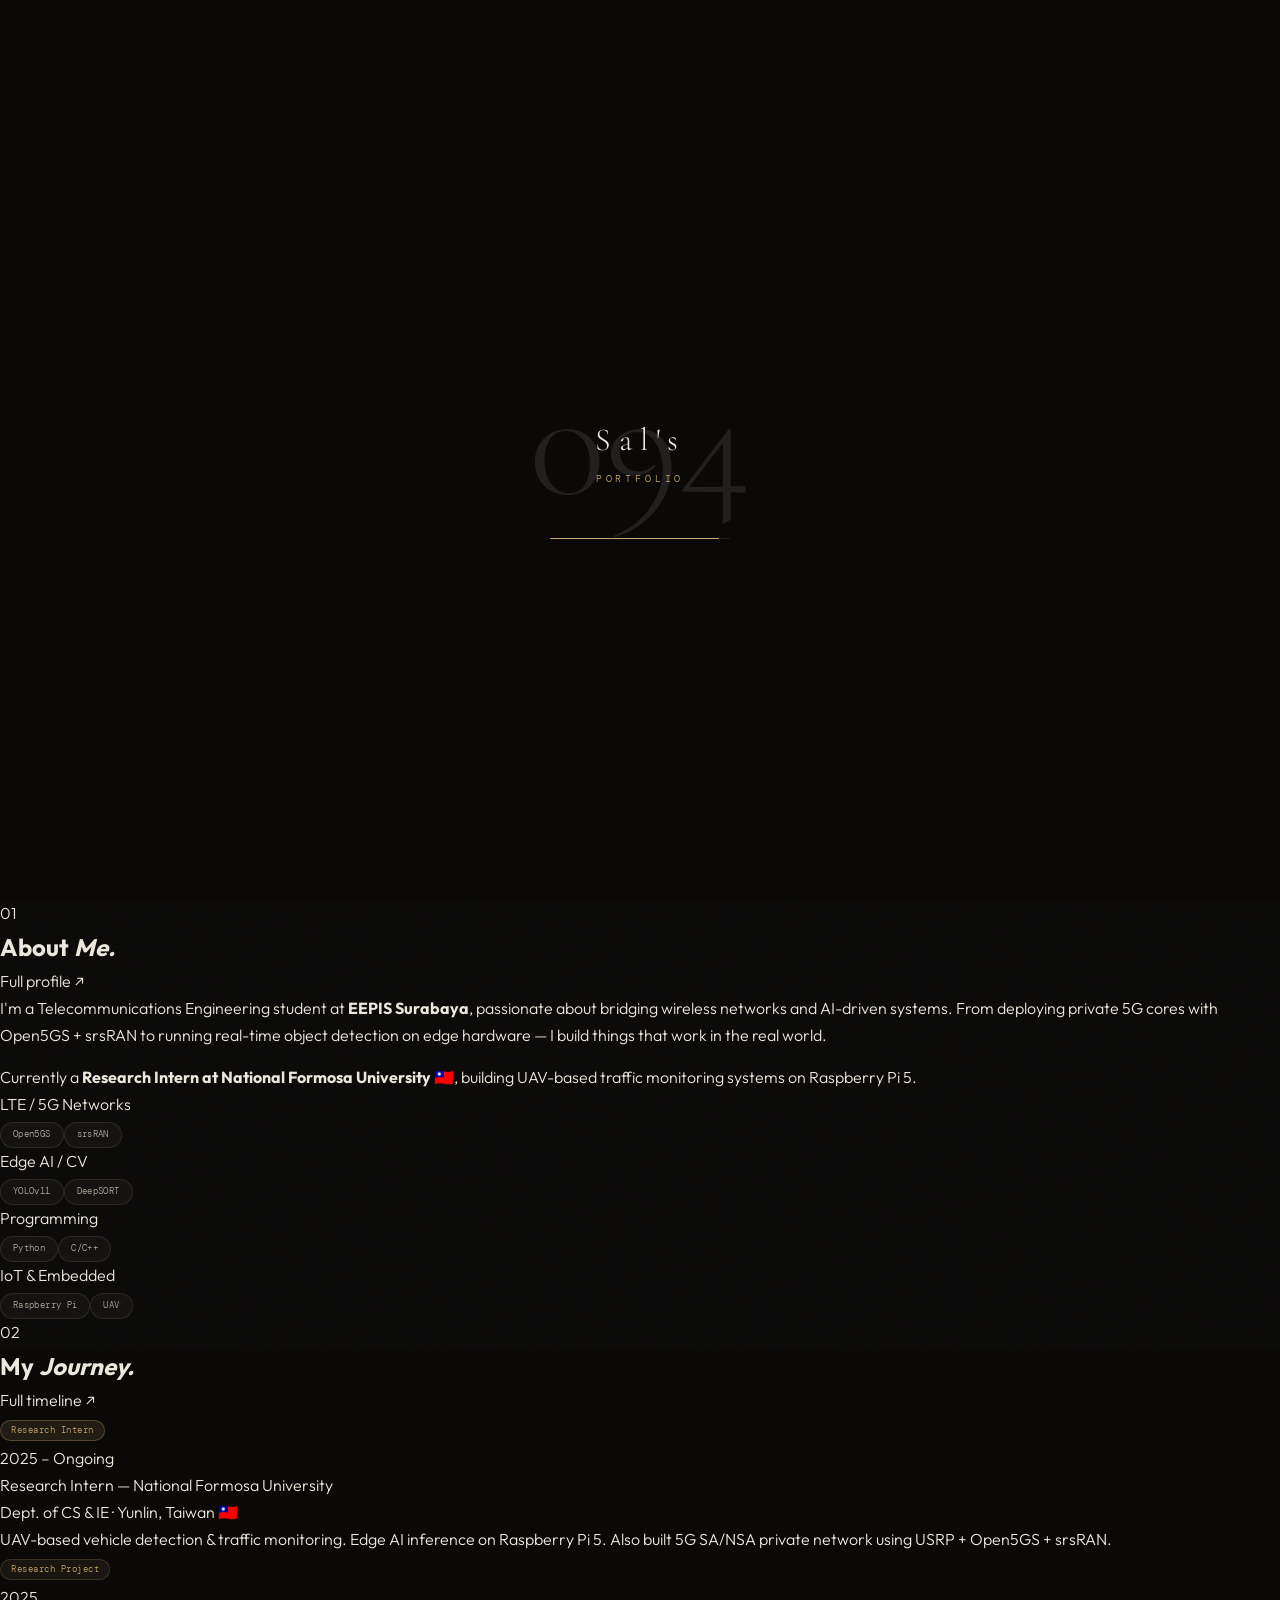
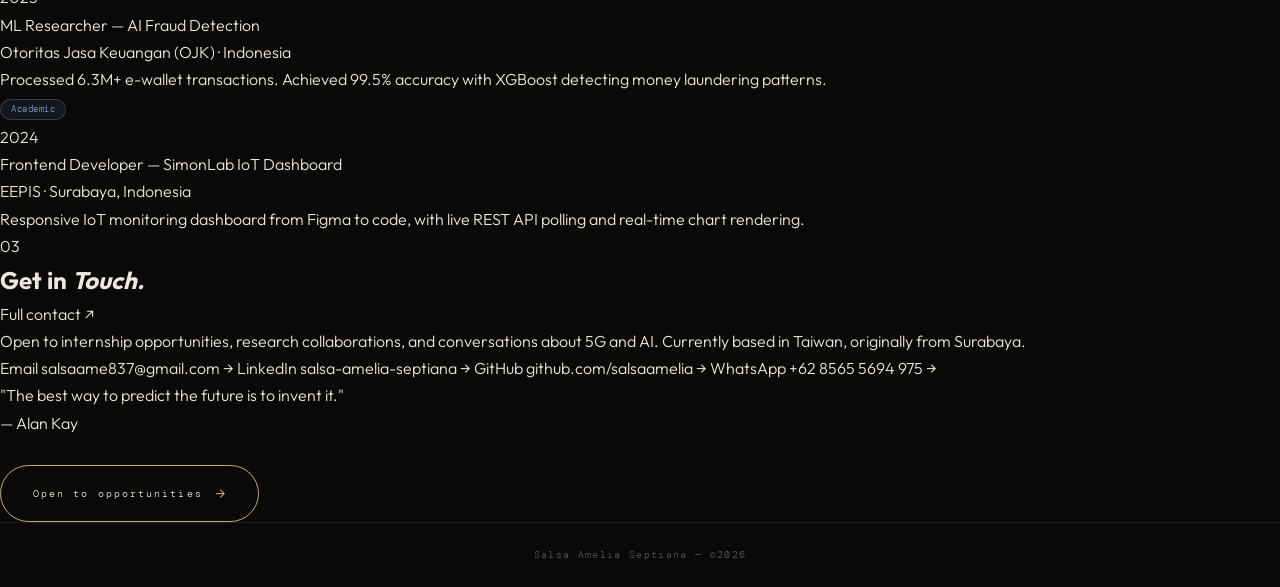
==== commit b621bf37: "Add About, Experiences, and Contact sections Added sections for About, Experiences, and Contact with" ====
--- a/index.html
+++ b/index.html
@@ -139,6 +139,132 @@
     </div>
   </main>
 
+  <!-- ══════════════════════════════════════════
+       HOME PREVIEW — ABOUT
+  ══════════════════════════════════════════ -->
+  <section id="about" class="home-preview">
+    <div class="hp-wrap">
+      <div class="hp-header">
+        <span class="hp-num">01</span>
+        <h2 class="hp-title">About <em>Me.</em></h2>
+        <a href="about.html" class="hp-more">Full profile ↗</a>
+      </div>
+      <div class="hp-about-grid">
+        <div class="hp-about-bio">
+          <p>I'm a Telecommunications Engineering student at <strong>EEPIS Surabaya</strong>, passionate about bridging wireless networks and AI-driven systems. From deploying private 5G cores with Open5GS + srsRAN to running real-time object detection on edge hardware — I build things that work in the real world.</p>
+          <p style="margin-top:14px;">Currently a <strong>Research Intern at National Formosa University 🇹🇼</strong>, building UAV-based traffic monitoring systems on Raspberry Pi 5.</p>
+        </div>
+        <div class="hp-skills">
+          <div class="hp-skill-row"><span class="hp-skill-dot"></span><span class="hp-skill-name">LTE / 5G Networks</span><div class="hp-skill-tags"><span class="badge">Open5GS</span><span class="badge">srsRAN</span></div></div>
+          <div class="hp-skill-row"><span class="hp-skill-dot"></span><span class="hp-skill-name">Edge AI / CV</span><div class="hp-skill-tags"><span class="badge">YOLOv11</span><span class="badge">DeepSORT</span></div></div>
+          <div class="hp-skill-row"><span class="hp-skill-dot"></span><span class="hp-skill-name">Programming</span><div class="hp-skill-tags"><span class="badge">Python</span><span class="badge">C/C++</span></div></div>
+          <div class="hp-skill-row"><span class="hp-skill-dot"></span><span class="hp-skill-name">IoT & Embedded</span><div class="hp-skill-tags"><span class="badge">Raspberry Pi</span><span class="badge">UAV</span></div></div>
+        </div>
+      </div>
+    </div>
+  </section>
+
+  <!-- ══════════════════════════════════════════
+       HOME PREVIEW — EXPERIENCES
+  ══════════════════════════════════════════ -->
+  <section id="experiences" class="home-preview">
+    <div class="hp-wrap">
+      <div class="hp-header">
+        <span class="hp-num">02</span>
+        <h2 class="hp-title">My <em>Journey.</em></h2>
+        <a href="experiences.html" class="hp-more">Full timeline ↗</a>
+      </div>
+      <div class="hp-timeline">
+
+        <div class="hp-tl-item reveal">
+          <div class="hp-tl-left">
+            <span class="etag tag-accent">Research Intern</span>
+            <div class="hp-tl-date">2025 – Ongoing</div>
+          </div>
+          <div class="hp-tl-right">
+            <div class="hp-tl-role">Research Intern — National Formosa University</div>
+            <div class="hp-tl-org">Dept. of CS & IE · Yunlin, Taiwan 🇹🇼</div>
+            <div class="hp-tl-desc">UAV-based vehicle detection & traffic monitoring. Edge AI inference on Raspberry Pi 5. Also built 5G SA/NSA private network using USRP + Open5GS + srsRAN.</div>
+          </div>
+        </div>
+
+        <div class="hp-tl-item reveal">
+          <div class="hp-tl-left">
+            <span class="etag tag-gold">Research Project</span>
+            <div class="hp-tl-date">2025</div>
+          </div>
+          <div class="hp-tl-right">
+            <div class="hp-tl-role">ML Researcher — AI Fraud Detection</div>
+            <div class="hp-tl-org">Otoritas Jasa Keuangan (OJK) · Indonesia</div>
+            <div class="hp-tl-desc">Processed 6.3M+ e-wallet transactions. Achieved 99.5% accuracy with XGBoost detecting money laundering patterns.</div>
+          </div>
+        </div>
+
+        <div class="hp-tl-item reveal">
+          <div class="hp-tl-left">
+            <span class="etag tag-blue">Academic</span>
+            <div class="hp-tl-date">2024</div>
+          </div>
+          <div class="hp-tl-right">
+            <div class="hp-tl-role">Frontend Developer — SimonLab IoT Dashboard</div>
+            <div class="hp-tl-org">EEPIS · Surabaya, Indonesia</div>
+            <div class="hp-tl-desc">Responsive IoT monitoring dashboard from Figma to code, with live REST API polling and real-time chart rendering.</div>
+          </div>
+        </div>
+
+      </div>
+    </div>
+  </section>
+
+  <!-- ══════════════════════════════════════════
+       HOME PREVIEW — CONTACT
+  ══════════════════════════════════════════ -->
+  <section id="contact" class="home-preview hp-last">
+    <div class="hp-wrap">
+      <div class="hp-header">
+        <span class="hp-num">03</span>
+        <h2 class="hp-title">Get in <em>Touch.</em></h2>
+        <a href="contact.html" class="hp-more">Full contact ↗</a>
+      </div>
+      <div class="hp-contact-grid">
+        <div class="hp-contact-left">
+          <p class="hp-contact-sub">Open to internship opportunities, research collaborations, and conversations about 5G and AI. Currently based in Taiwan, originally from Surabaya.</p>
+          <div class="hp-contact-links">
+            <a href="mailto:salsaame837@gmail.com" class="hp-clink reveal">
+              <span class="hp-clink-label">Email</span>
+              <span class="hp-clink-val">salsaame837@gmail.com</span>
+              <span class="hp-clink-arr">→</span>
+            </a>
+            <a href="https://www.linkedin.com/in/salsa-amelia-septiana" target="_blank" rel="noopener" class="hp-clink reveal">
+              <span class="hp-clink-label">LinkedIn</span>
+              <span class="hp-clink-val">salsa-amelia-septiana</span>
+              <span class="hp-clink-arr">→</span>
+            </a>
+            <a href="https://github.com/salsaamelia" target="_blank" rel="noopener" class="hp-clink reveal">
+              <span class="hp-clink-label">GitHub</span>
+              <span class="hp-clink-val">github.com/salsaamelia</span>
+              <span class="hp-clink-arr">→</span>
+            </a>
+            <a href="https://wa.me/6285655694975" target="_blank" rel="noopener" class="hp-clink reveal">
+              <span class="hp-clink-label">WhatsApp</span>
+              <span class="hp-clink-val">+62 8565 5694 975</span>
+              <span class="hp-clink-arr">→</span>
+            </a>
+          </div>
+        </div>
+        <div class="hp-contact-quote reveal">
+          <p class="hp-quote-text">"The best way to predict the future is to invent it."</p>
+          <p class="hp-quote-attr">— Alan Kay</p>
+          <a href="contact.html" class="btn-pill" style="margin-top:28px;display:inline-flex;">
+            <span class="btn-txt">Open to opportunities</span>
+            <span class="btn-arr">→</span>
+            <div class="btn-bg"></div>
+          </a>
+        </div>
+      </div>
+    </div>
+  </section>
+  
   <!-- FOOTER -->
   <footer class="ftr">
     <p class="ftr-txt">Salsa Amelia Septiana — ©<span id="yr"></span></p>
@@ -148,4 +274,4 @@
   <script src="js/main.js"></script>
 
 </body>
-</html>+</html>
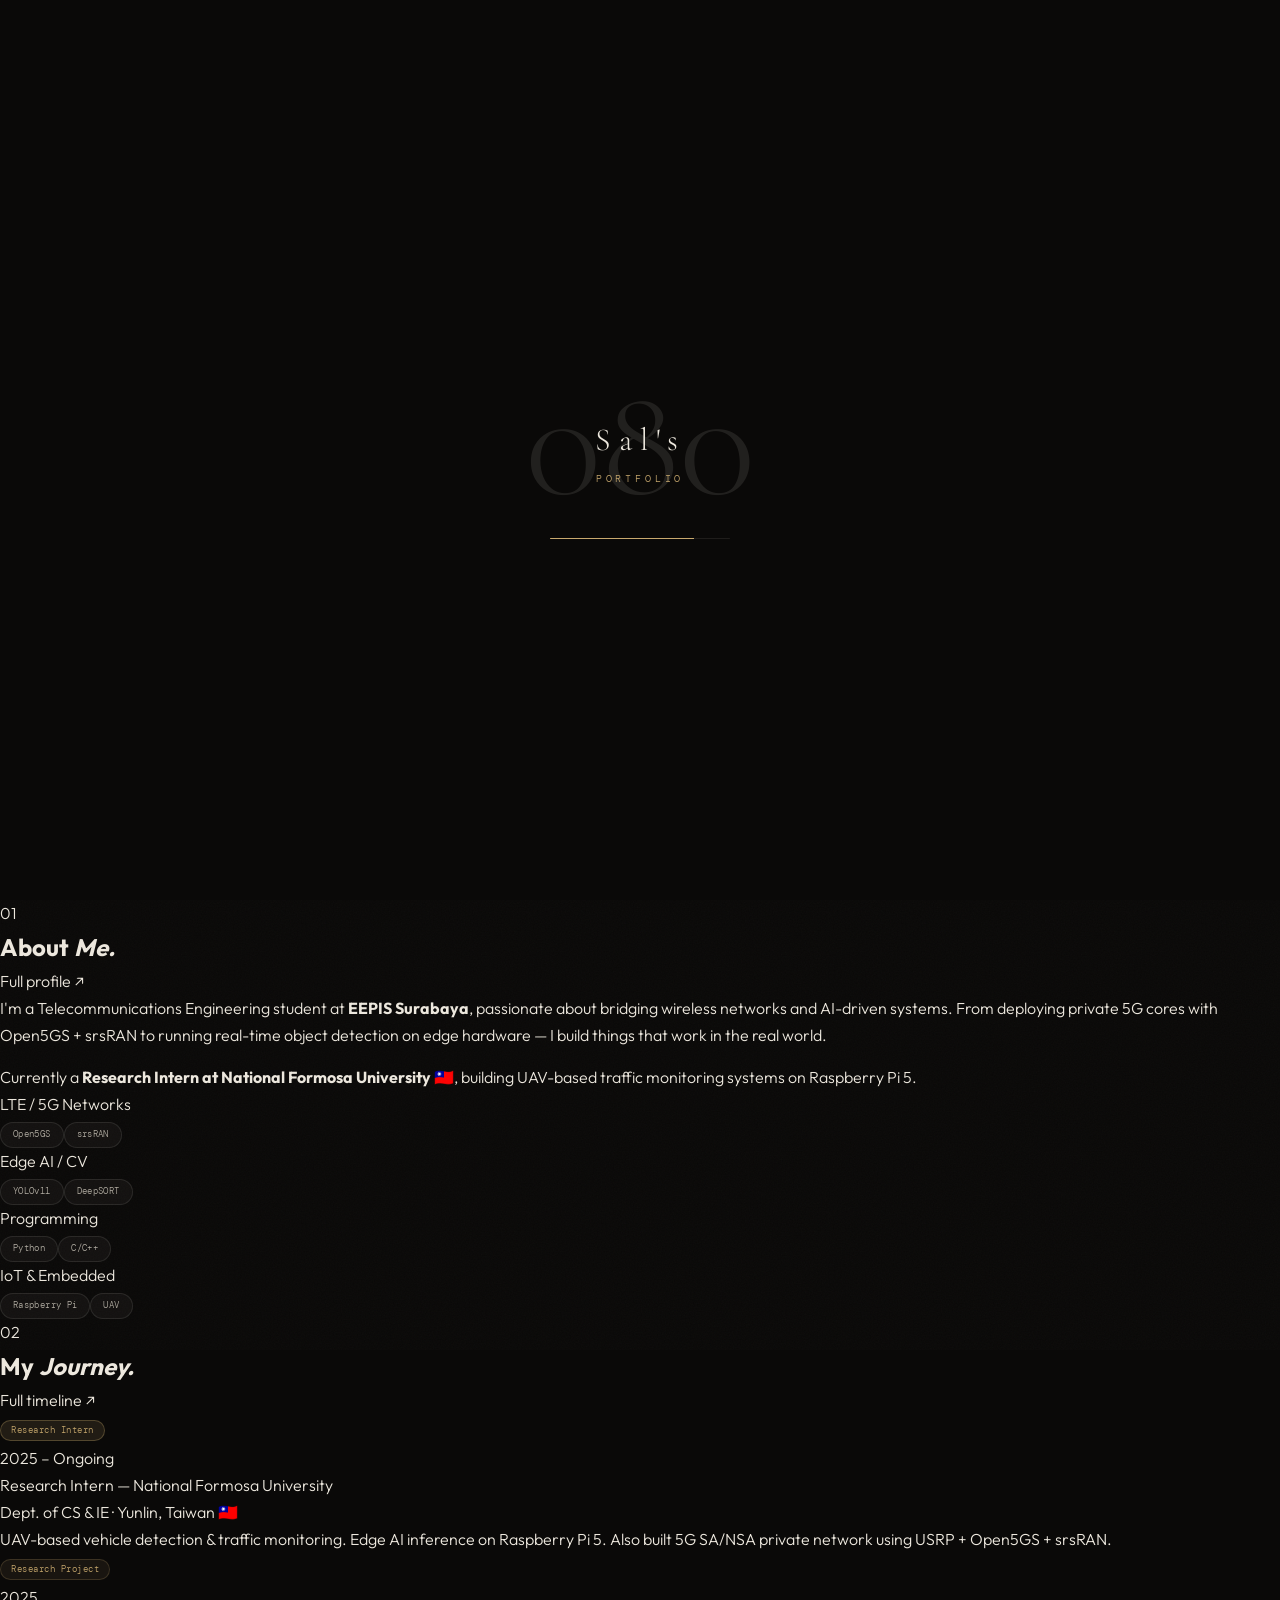
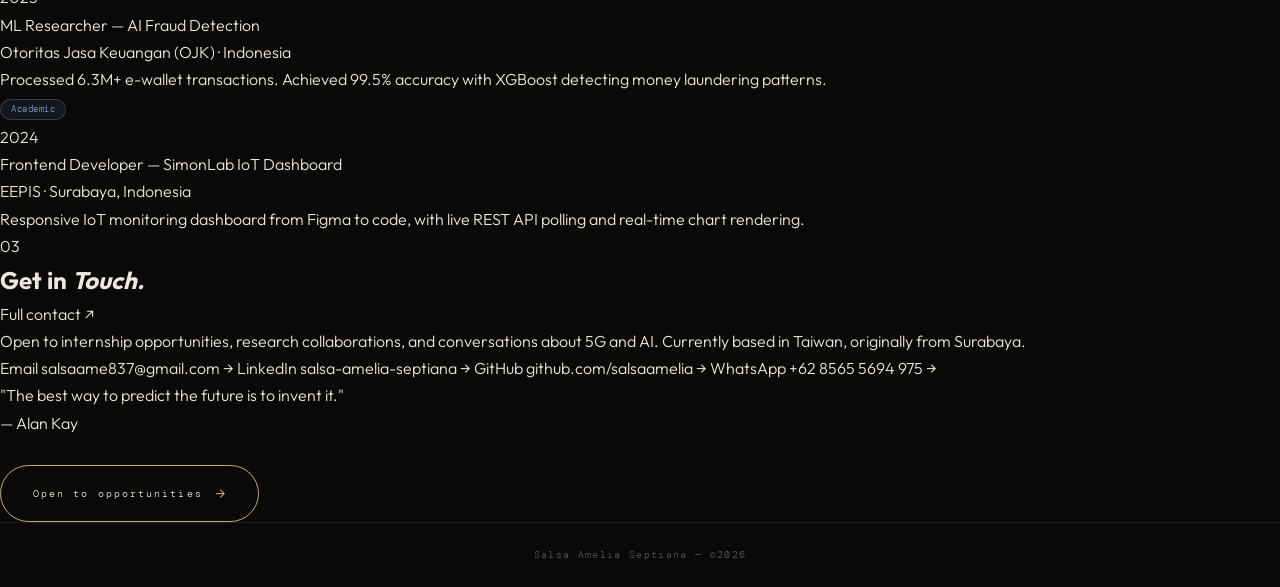
==== commit e7159204: "Update navigation links to use section anchors" ====
--- a/index.html
+++ b/index.html
@@ -51,10 +51,10 @@
       <a href="index.html" class="logo">Sal<span class="logo-em">'s</span> Page</a>
 
       <nav class="nav-desk">
-        <a href="index.html" class="nl active">Home</a>
-        <a href="about.html" class="nl">About</a>
-        <a href="experiences.html" class="nl">Experiences</a>
-        <a href="contact.html" class="nl">Contact</a>
+        <a href="index.html" class="nl active" data-section="hero">Home</a>
+        <a href="#about" class="nl" data-section="about">About</a>
+        <a href="#experiences" class="nl" data-section="experiences">Experiences</a>
+        <a href="#contact" class="nl" data-section="contact">Contact</a>
         <button id="th-btn" class="th-btn" aria-label="Toggle theme"><span id="th-ic">☀</span></button>
       </nav>
 
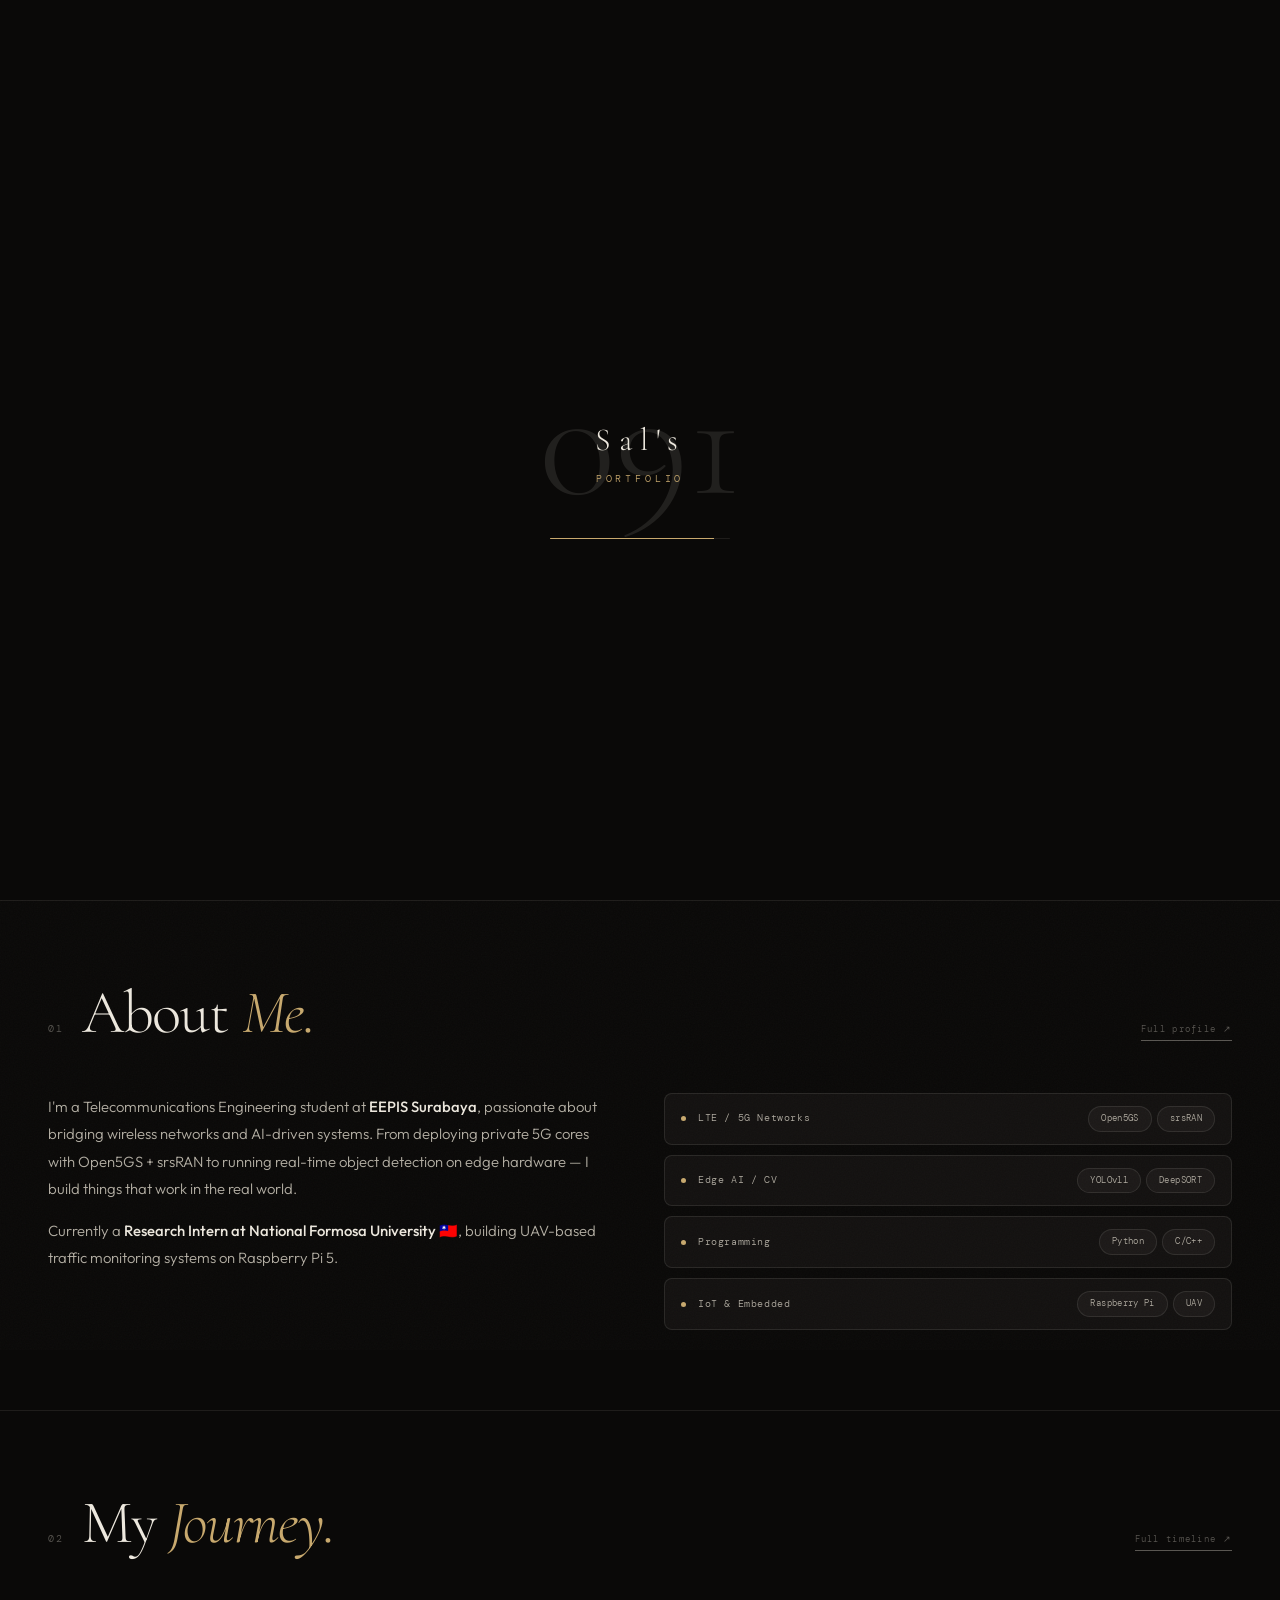
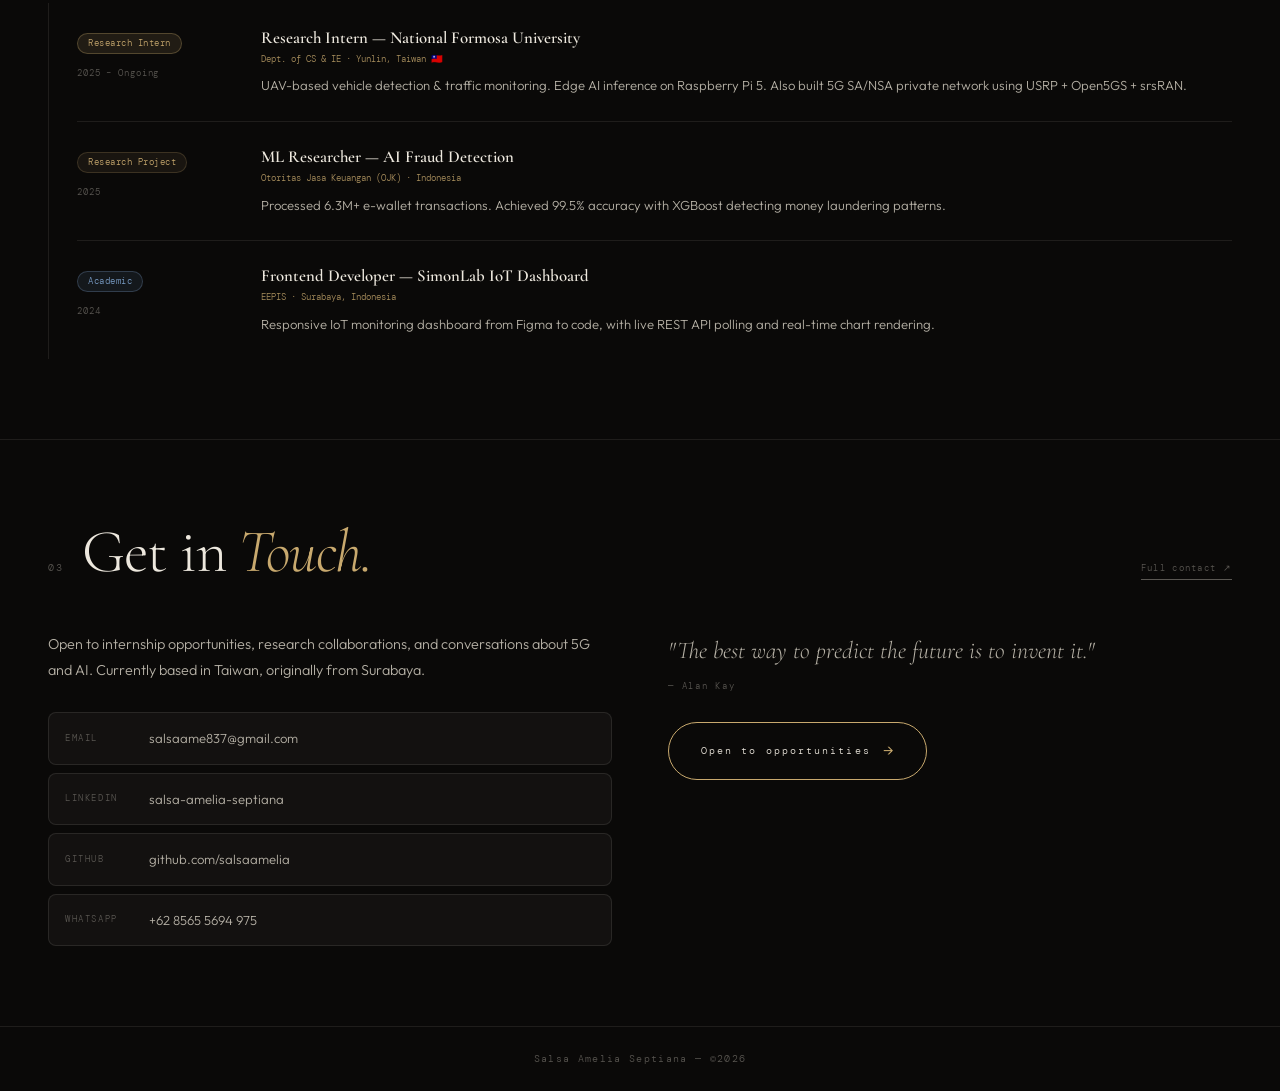
==== commit fbe65c51: "Duplicate telecommunications and AI sections in index.html" ====
--- a/index.html
+++ b/index.html
@@ -135,6 +135,10 @@
         <span>EDGE AI & COMPUTER VISION</span><span class="td">◆</span>
         <span>LTE / 5G PRIVATE NETWORKS</span><span class="td">◆</span>
         <span>IoT & EMBEDDED SYSTEMS</span><span class="td">◆</span>
+        <span>TELECOMMUNICATIONS ENGINEERING</span><span class="td">◆</span>
+        <span>EDGE AI & COMPUTER VISION</span><span class="td">◆</span>
+        <span>LTE / 5G PRIVATE NETWORKS</span><span class="td">◆</span>
+        <span>IoT & EMBEDDED SYSTEMS</span><span class="td">◆</span>
       </div>
     </div>
   </main>
--- a/css/style.css
+++ b/css/style.css
@@ -888,3 +888,253 @@
   .btn-pill-ghost { margin-left: 0; }
   .hero-btns { flex-direction: column; align-items: flex-start; }
 }
+/* ================================================================
+   HOME PREVIEW SECTIONS — scroll sections on index.html
+================================================================ */
+.home-preview {
+  border-top: 1px solid var(--line);
+  position: relative;
+  z-index: 5;
+}
+
+.hp-wrap {
+  max-width: 1280px;
+  margin: 0 auto;
+  padding: 80px 48px;
+}
+@media(max-width: 768px) { .hp-wrap { padding: 60px 20px; } }
+
+/* Section header */
+.hp-header {
+  display: flex;
+  align-items: baseline;
+  gap: 18px;
+  margin-bottom: 48px;
+}
+
+.hp-num {
+  font-family: 'DM Mono', monospace;
+  font-size: .6rem;
+  letter-spacing: .2em;
+  color: var(--muted);
+  flex-shrink: 0;
+}
+
+.hp-title {
+  font-family: 'Cormorant Garamond', serif;
+  font-size: clamp(2rem, 5vw, 3.8rem);
+  font-weight: 300;
+  line-height: 1.05;
+  color: var(--fg);
+  letter-spacing: -.02em;
+  flex: 1;
+}
+.hp-title em { font-style: italic; color: var(--accent); }
+
+.hp-more {
+  font-family: 'DM Mono', monospace;
+  font-size: .58rem;
+  letter-spacing: .14em;
+  color: var(--muted);
+  border-bottom: 1px solid var(--muted);
+  padding-bottom: 2px;
+  white-space: nowrap;
+  transition: color .25s, border-color .25s;
+}
+.hp-more:hover { color: var(--accent); border-color: var(--accent); }
+
+/* ── About preview ── */
+.hp-about-grid {
+  display: grid;
+  grid-template-columns: 1fr 1fr;
+  gap: 48px;
+  align-items: start;
+}
+@media(max-width: 768px) { .hp-about-grid { grid-template-columns: 1fr; gap: 28px; } }
+
+.hp-about-bio {
+  font-size: .93rem;
+  line-height: 1.85;
+  color: var(--fg2);
+}
+.hp-about-bio strong { color: var(--fg); font-weight: 500; }
+
+.hp-skills { display: flex; flex-direction: column; gap: 10px; }
+
+.hp-skill-row {
+  display: flex;
+  align-items: center;
+  gap: 12px;
+  padding: 12px 16px;
+  background: var(--card);
+  border: 1px solid var(--card-bd);
+  border-radius: 8px;
+  transition: border-color .25s;
+}
+.hp-skill-row:hover { border-color: var(--accent); }
+
+.hp-skill-dot {
+  width: 5px; height: 5px;
+  border-radius: 50%;
+  background: var(--accent);
+  flex-shrink: 0;
+}
+
+.hp-skill-name {
+  font-family: 'DM Mono', monospace;
+  font-size: .62rem;
+  letter-spacing: .06em;
+  color: var(--fg2);
+  flex: 1;
+}
+
+.hp-skill-tags {
+  display: flex;
+  gap: 5px;
+  flex-wrap: wrap;
+  justify-content: flex-end;
+}
+
+/* ── Experiences preview timeline ── */
+.hp-timeline {
+  display: flex;
+  flex-direction: column;
+  gap: 0;
+  border-left: 1px solid var(--line);
+  padding-left: 28px;
+}
+
+.hp-tl-item {
+  display: grid;
+  grid-template-columns: 160px 1fr;
+  gap: 24px;
+  padding: 24px 0;
+  border-bottom: 1px solid var(--line);
+  transition: padding-left .25s;
+}
+.hp-tl-item:last-child { border-bottom: none; }
+.hp-tl-item:hover { padding-left: 6px; }
+
+@media(max-width: 640px) {
+  .hp-tl-item { grid-template-columns: 1fr; gap: 8px; }
+}
+
+.hp-tl-date {
+  font-family: 'DM Mono', monospace;
+  font-size: .55rem;
+  letter-spacing: .1em;
+  color: var(--muted);
+  margin-top: 8px;
+}
+
+.hp-tl-role {
+  font-family: 'Cormorant Garamond', serif;
+  font-size: 1.05rem;
+  font-weight: 600;
+  color: var(--fg);
+  line-height: 1.3;
+  margin-bottom: 3px;
+}
+
+.hp-tl-org {
+  font-family: 'DM Mono', monospace;
+  font-size: .58rem;
+  color: var(--accent);
+  opacity: .85;
+  margin-bottom: 8px;
+}
+
+.hp-tl-desc {
+  font-size: .82rem;
+  line-height: 1.65;
+  color: var(--fg2);
+}
+
+/* ── Contact preview ── */
+.hp-contact-grid {
+  display: grid;
+  grid-template-columns: 1fr 1fr;
+  gap: 56px;
+  align-items: start;
+}
+@media(max-width: 768px) { .hp-contact-grid { grid-template-columns: 1fr; gap: 32px; } }
+
+.hp-contact-sub {
+  font-size: .9rem;
+  line-height: 1.8;
+  color: var(--fg2);
+  margin-bottom: 28px;
+}
+
+.hp-contact-links { display: flex; flex-direction: column; gap: 8px; }
+
+.hp-clink {
+  display: flex;
+  align-items: center;
+  gap: 12px;
+  padding: 13px 16px;
+  background: var(--card);
+  border: 1px solid var(--card-bd);
+  border-radius: 8px;
+  transition: border-color .25s, transform .25s, background .25s;
+}
+.hp-clink:hover {
+  border-color: var(--accent);
+  transform: translateX(5px);
+  background: rgba(200,169,110,.05);
+}
+
+.hp-clink-label {
+  font-family: 'DM Mono', monospace;
+  font-size: .55rem;
+  letter-spacing: .18em;
+  color: var(--muted);
+  text-transform: uppercase;
+  width: 72px;
+  flex-shrink: 0;
+}
+
+.hp-clink-val {
+  font-size: .82rem;
+  color: var(--fg2);
+  flex: 1;
+}
+
+.hp-clink-arr {
+  font-size: .9rem;
+  color: var(--accent);
+  opacity: 0;
+  transition: opacity .25s, transform .25s;
+}
+.hp-clink:hover .hp-clink-arr { opacity: 1; transform: translateX(3px); }
+
+.hp-quote-text {
+  font-family: 'Cormorant Garamond', serif;
+  font-style: italic;
+  font-size: clamp(1.1rem, 2.5vw, 1.5rem);
+  color: var(--fg2);
+  line-height: 1.55;
+  margin-bottom: 10px;
+}
+
+.hp-quote-attr {
+  font-family: 'DM Mono', monospace;
+  font-size: .55rem;
+  letter-spacing: .2em;
+  color: var(--muted);
+}
+
+/* last section — no bottom border bleed */
+.hp-last { border-bottom: none; }
+
+/* ── Scroll progress bar ── */
+#scroll-progress {
+  position: fixed;
+  top: 0; left: 0;
+  width: 0%;
+  height: 2px;
+  background: var(--accent);
+  z-index: 9999;
+  transition: width .1s linear;
+  pointer-events: none;
+}
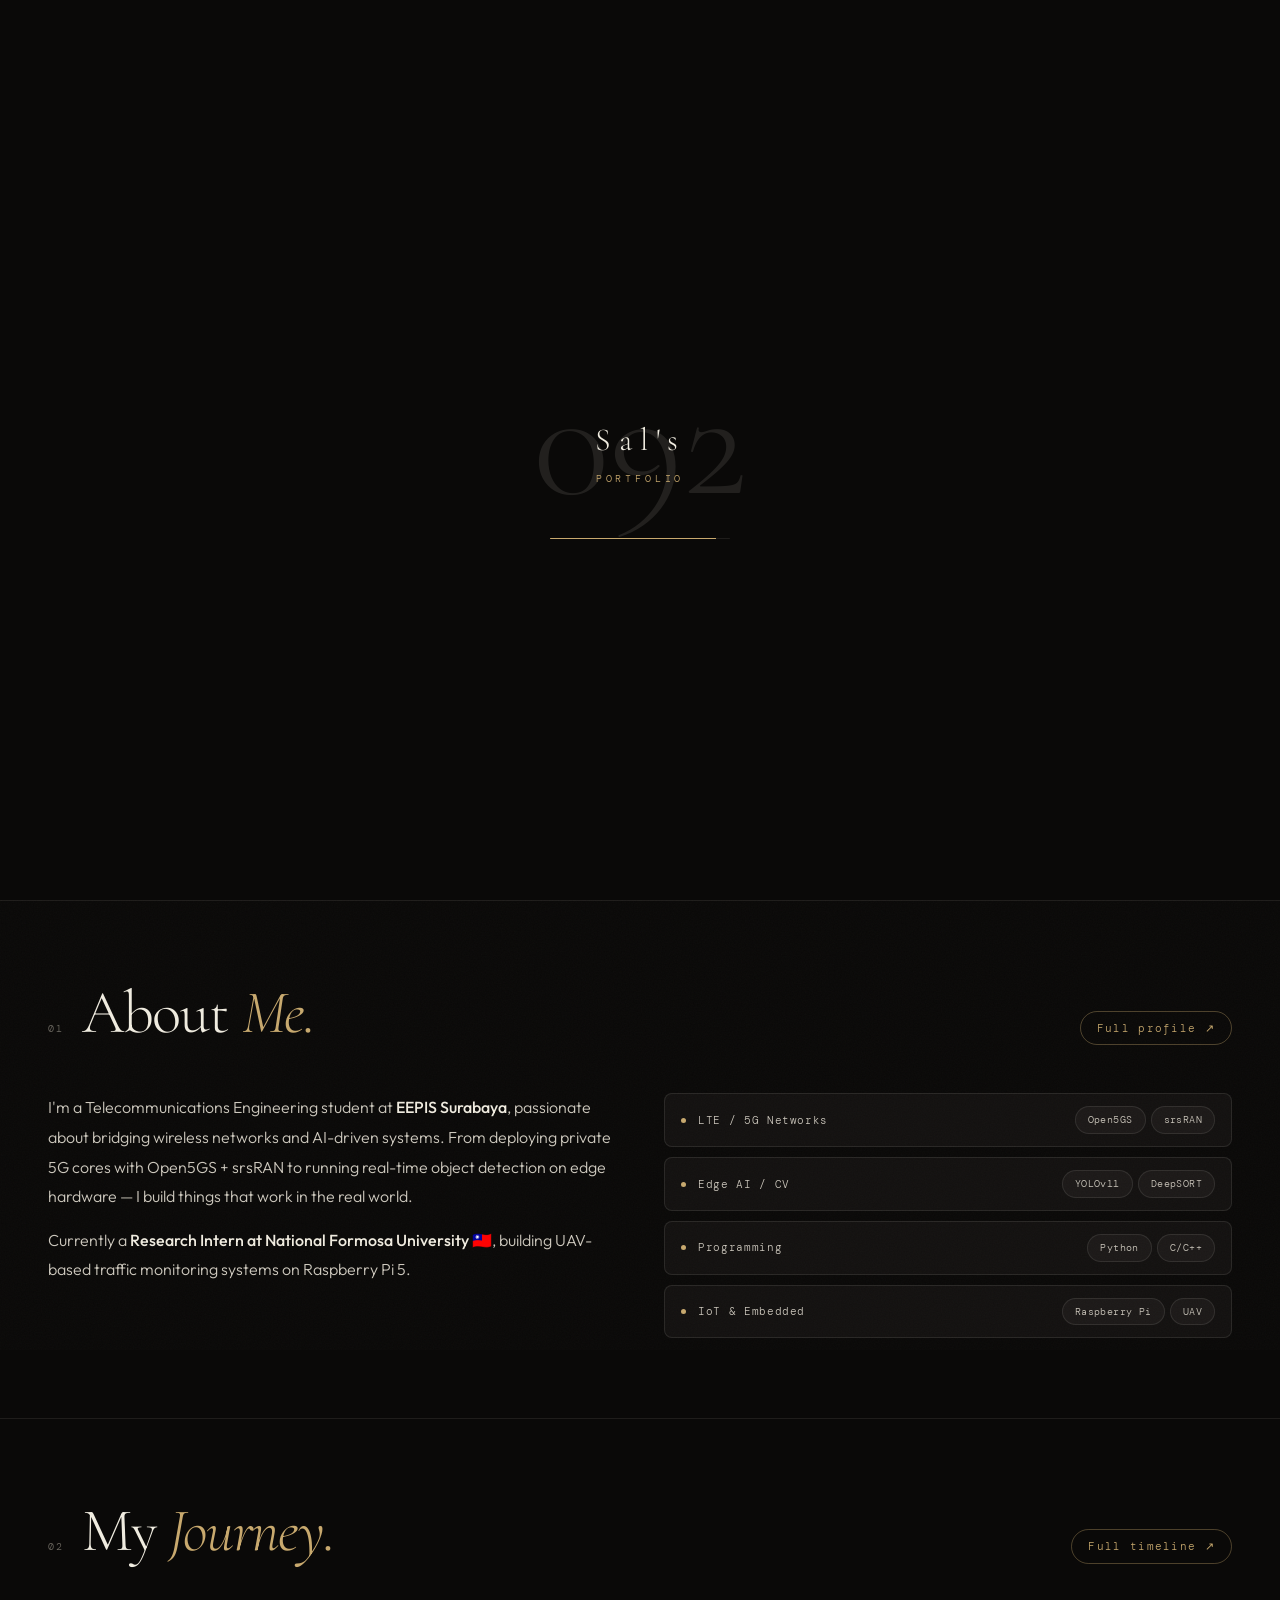
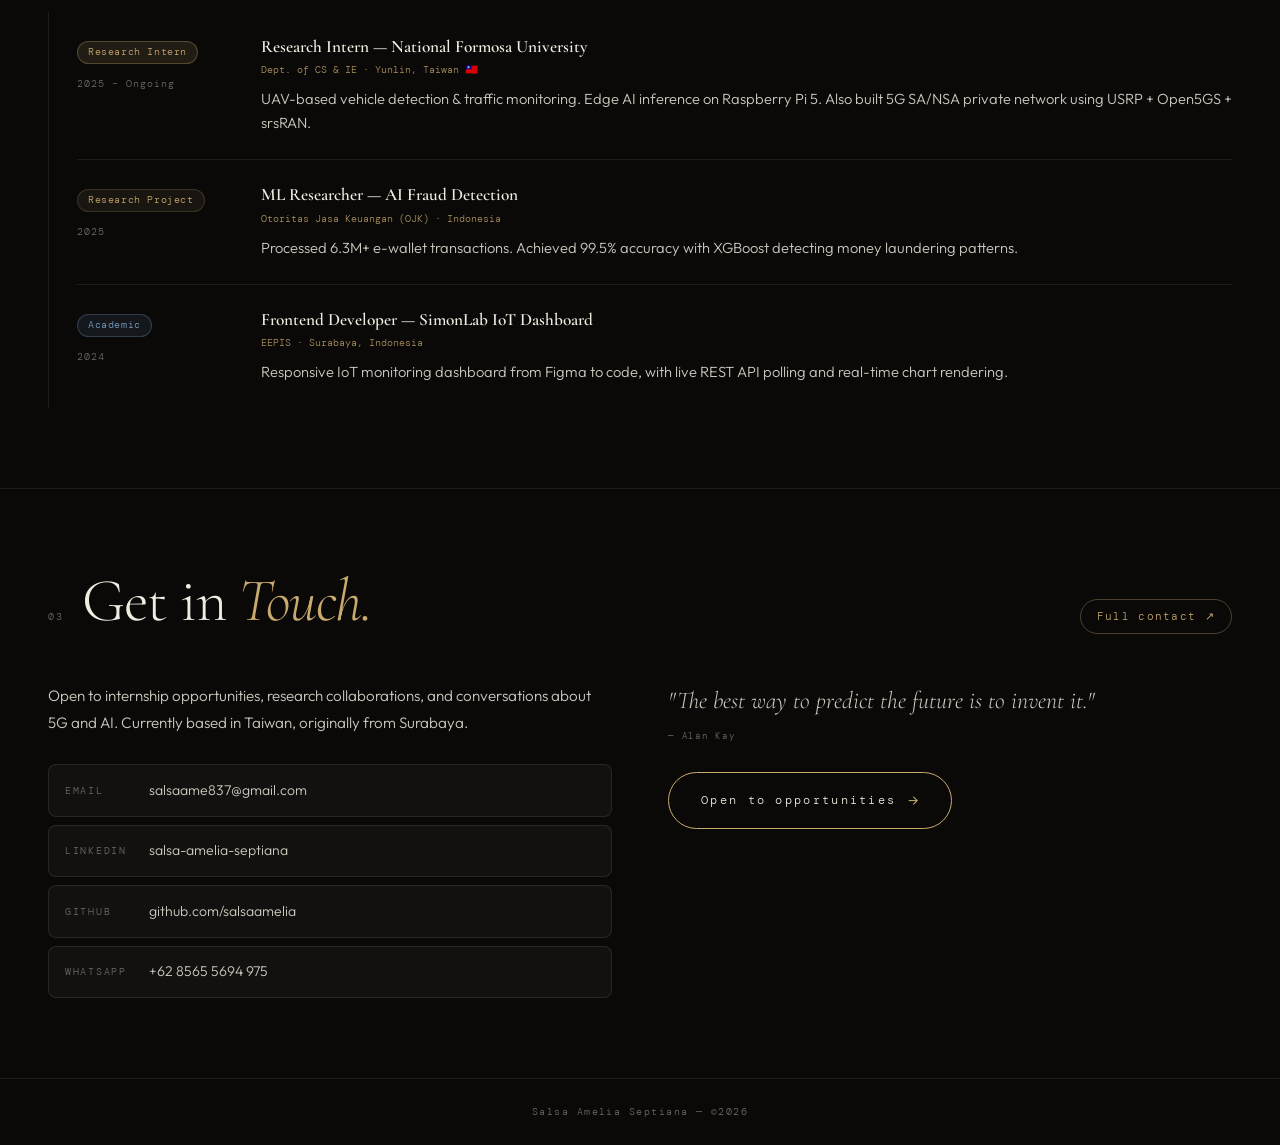
==== commit 8b93b712: "Remove 'View My Work' button from index.html Removed 'View My Work' button from the hero section." ====
--- a/index.html
+++ b/index.html
@@ -95,12 +95,6 @@
         </p>
 
         <div class="hero-btns fade-up d4">
-          <a href="experiences.html" class="btn-pill">
-            <span class="btn-txt">View My Work</span>
-            <span class="btn-arr">↗</span>
-            <div class="btn-bg"></div>
-          </a>
-
           <a href="contact.html" class="btn-pill">
             <span class="btn-txt">Get In Touch</span>
             <span class="btn-arr">→</span>
--- a/css/style.css
+++ b/css/style.css
@@ -8,11 +8,11 @@
 :root {
   --bg:       #0a0908;
   --bg2:      #111009;
-  --fg:       #ede8de;
-  --fg2:      #b5b0a5;
+  --fg:       #f0ece0;
+  --fg2:      #cec9be;
   --accent:   #c8a96e;
   --accent-h: #e0c088;
-  --muted:    #5a5752;
+  --muted:    #6e6a62;
   --line:     rgba(237,232,222,.09);
   --card:     rgba(237,232,222,.04);
   --card-bd:  rgba(237,232,222,.1);
@@ -933,15 +933,19 @@
 
 .hp-more {
   font-family: 'DM Mono', monospace;
-  font-size: .58rem;
-  letter-spacing: .14em;
-  color: var(--muted);
-  border-bottom: 1px solid var(--muted);
-  padding-bottom: 2px;
+  font-size: .68rem;
+  letter-spacing: .12em;
+  color: var(--accent);
+  border: 1px solid rgba(200,169,110,.35);
+  padding: 7px 16px;
+  border-radius: 100px;
   white-space: nowrap;
-  transition: color .25s, border-color .25s;
-}
-.hp-more:hover { color: var(--accent); border-color: var(--accent); }
+  transition: color .25s, border-color .25s, background .25s;
+}
+.hp-more:hover {
+  background: rgba(200,169,110,.1);
+  border-color: var(--accent);
+}
 
 /* ── About preview ── */
 .hp-about-grid {
@@ -1138,3 +1142,114 @@
   transition: width .1s linear;
   pointer-events: none;
 }
+/* ================================================================
+   READABILITY PATCH — font size & contrast upgrade
+================================================================ */
+
+/* Navbar links */
+.nl {
+  font-size: .72rem;
+}
+.mm {
+  font-size: .68rem;
+}
+
+/* Eyebrow */
+.eyebrow {
+  font-size: .68rem;
+}
+
+/* Hero description */
+.hero-desc {
+  font-size: 1rem;
+  color: var(--fg2);
+}
+
+/* Status badge */
+.status-badge {
+  font-size: .78rem;
+}
+
+/* Button text */
+.btn-txt {
+  font-size: .72rem;
+}
+
+/* Timeline preview on home */
+.hp-tl-role {
+  font-size: 1.08rem;
+}
+.hp-tl-org {
+  font-size: .65rem;
+}
+.hp-tl-desc {
+  font-size: .92rem;
+  color: var(--fg2);
+}
+.hp-tl-date {
+  font-size: .62rem;
+}
+
+/* About preview bio */
+.hp-about-bio {
+  font-size: 1rem;
+}
+
+/* Skill name in home preview */
+.hp-skill-name {
+  font-size: .68rem;
+}
+
+/* Contact preview */
+.hp-contact-sub {
+  font-size: .95rem;
+}
+.hp-clink-val {
+  font-size: .88rem;
+}
+.hp-clink-label {
+  font-size: .6rem;
+}
+
+/* Badges */
+.badge {
+  font-size: .65rem;
+}
+.etag {
+  font-size: .62rem;
+}
+
+/* Experience cards */
+.etitle {
+  font-size: 1.05rem;
+}
+.eorg {
+  font-size: .65rem;
+}
+.eperiod {
+  font-size: .62rem;
+}
+.e-bullets li {
+  font-size: .84rem;
+}
+
+/* Modal */
+.modal-title {
+  font-size: 1.6rem;
+}
+.modal-list li {
+  font-size: .92rem;
+}
+.modal-desc {
+  font-size: .92rem;
+}
+
+/* Footer */
+.ftr-txt {
+  font-size: .65rem;
+}
+
+/* Ticker */
+.ticker {
+  font-size: .62rem;
+}
